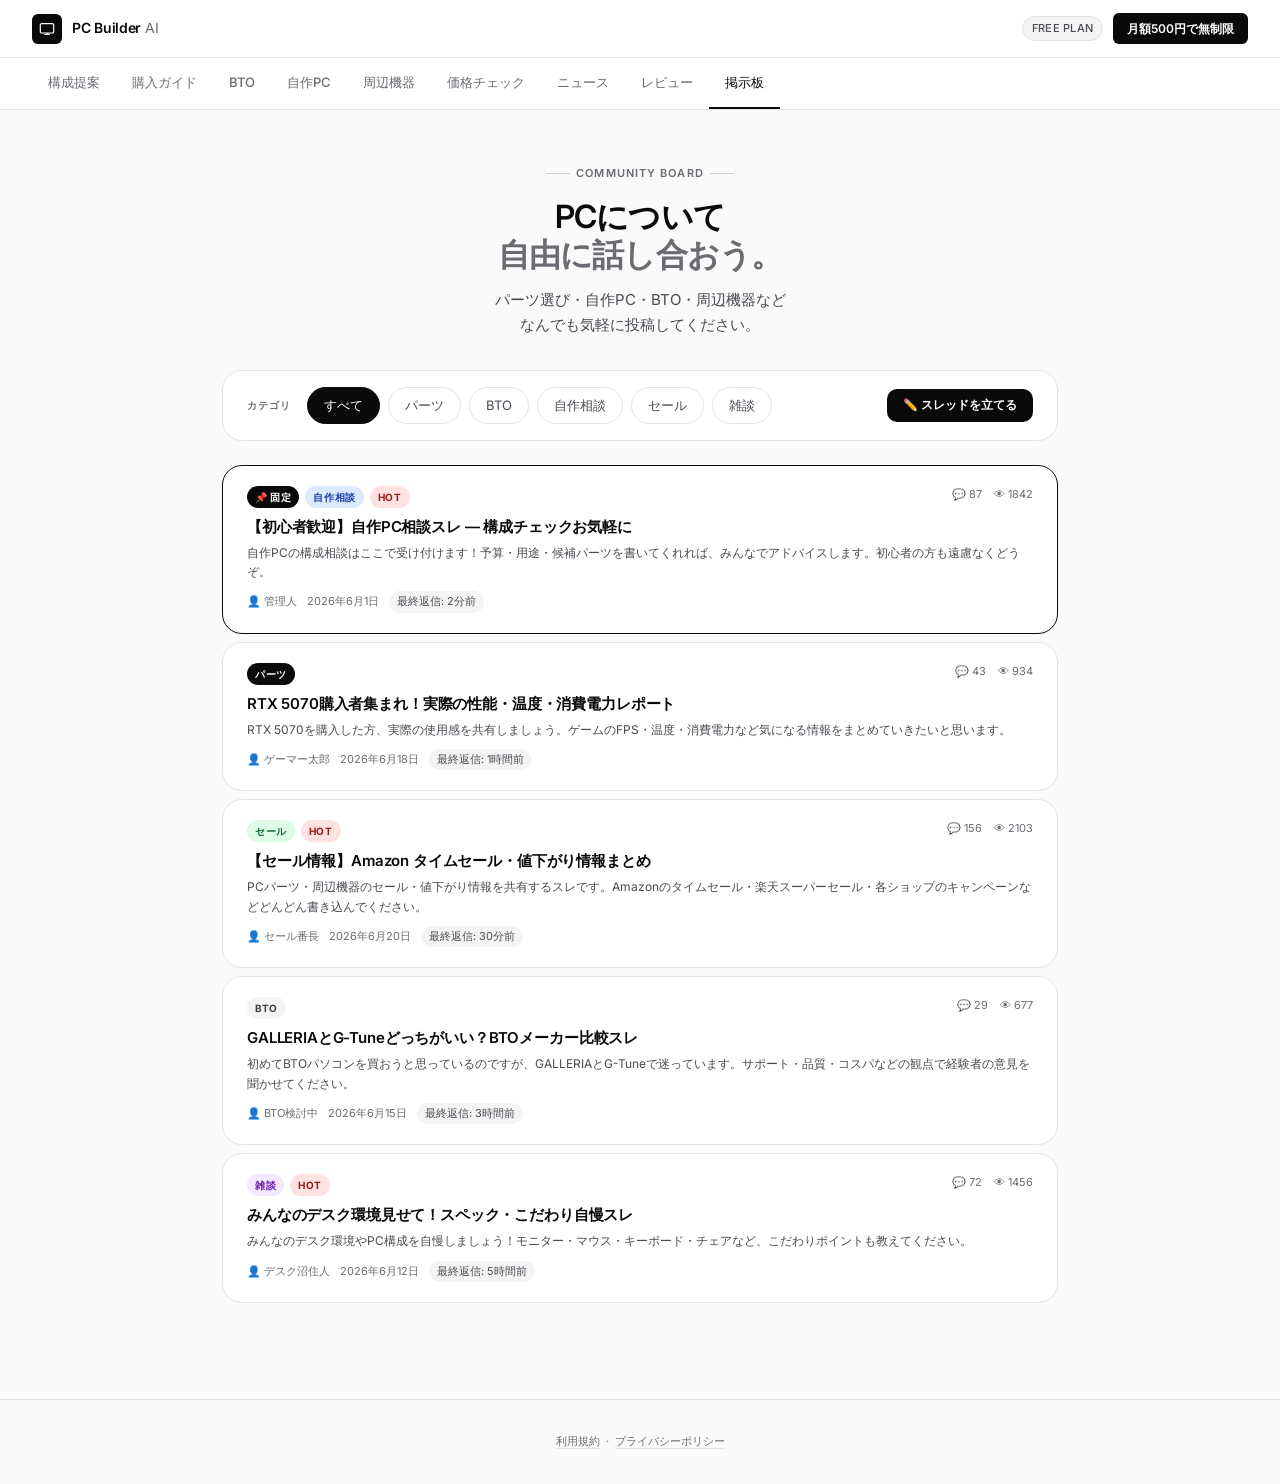
==== board.html @ 73a8668a "Add files via upload" ====
<!DOCTYPE html>
<html lang="ja">
<head>
  <meta charset="UTF-8">
  <meta name="viewport" content="width=device-width, initial-scale=1.0">
  <title>掲示板 — PC Builder AI</title>
  <meta name="description" content="PCパーツ・自作PC・BTOについて自由に話し合える掲示板。">
  <link rel="preconnect" href="https://fonts.googleapis.com">
  <link href="https://fonts.googleapis.com/css2?family=Inter:wght@300;400;500;600&display=swap" rel="stylesheet">
  <link rel="stylesheet" href="style.css">
  <style>
    
    
    

    
    
    
    
    
    
    
    
    

    
    
    
    

    .hero { max-width: 900px; margin: 0 auto; padding: 3rem 2rem 2rem; text-align: center; }
    .hero-eyebrow { display: inline-flex; align-items: center; gap: 6px; font-size: 11px; font-weight: 600; letter-spacing: 0.1em; text-transform: uppercase; color: var(--gray-400); margin-bottom: 1rem; }
    .hero-eyebrow::before, .hero-eyebrow::after { content: ''; width: 24px; height: 1px; background: var(--gray-300); }
    .hero h1 { font-size: 32px; font-weight: 600; letter-spacing: -0.03em; line-height: 1.2; margin-bottom: 0.75rem; }
    .hero h1 em { font-style: normal; color: var(--gray-400); }
    .hero p { font-size: 15px; color: var(--gray-500); line-height: 1.7; }

    /* フィルター・投稿ボタン */
    .toolbar { max-width: 900px; margin: 0 auto; padding: 0 2rem 1.5rem; }
    .toolbar-inner { background: var(--white); border: 1px solid var(--gray-200); border-radius: var(--r-xl); padding: 1rem 1.5rem; display: flex; align-items: center; justify-content: space-between; gap: 1rem; flex-wrap: wrap; }
    .toolbar-left { display: flex; align-items: center; gap: 1rem; flex-wrap: wrap; }
    .filter-label { font-size: 10px; font-weight: 700; letter-spacing: 0.1em; text-transform: uppercase; color: var(--gray-400); white-space: nowrap; }
    
    
    
    
    .post-btn { flex-shrink: 0; font-size: 12px; font-weight: 600; padding: 8px 16px; border-radius: var(--r-md); background: var(--black); color: var(--white); border: none; cursor: pointer; font-family: inherit; white-space: nowrap; }

    /* スレッド一覧 */
    .board-wrap { max-width: 900px; margin: 0 auto; padding: 0 2rem 4rem; }
    .thread-list { display: flex; flex-direction: column; gap: 8px; }

    .thread-card { background: var(--white); border: 1px solid var(--gray-200); border-radius: var(--r-xl); padding: 1.25rem 1.5rem; cursor: pointer; transition: border-color 0.15s, transform 0.1s; }
    .thread-card:hover { border-color: var(--gray-300); transform: translateY(-1px); }
    .thread-card.pinned { border-color: var(--black); }
    .thread-header { display: flex; align-items: flex-start; justify-content: space-between; gap: 1rem; margin-bottom: 8px; }
    .thread-badges { display: flex; gap: 6px; align-items: center; flex-wrap: wrap; }
    .badge { font-size: 10px; font-weight: 700; letter-spacing: 0.06em; text-transform: uppercase; padding: 3px 8px; border-radius: 20px; }
    .badge-pinned { background: var(--black); color: var(--white); }
    .badge-cat-parts { background: var(--black); color: var(--white); }
    .badge-cat-bto { background: var(--gray-100); color: var(--gray-700); }
    .badge-cat-build { background: #dbeafe; color: #1e40af; }
    .badge-cat-general { background: #f3e8ff; color: #6b21a8; }
    .badge-cat-sale { background: #dcfce7; color: #166534; }
    .badge-new { background: #fee2e2; color: #991b1b; }
    .thread-stats { display: flex; gap: 12px; flex-shrink: 0; }
    .stat { font-size: 11px; color: var(--gray-400); display: flex; align-items: center; gap: 3px; }
    .thread-title { font-size: 15px; font-weight: 600; color: var(--black); line-height: 1.4; margin-bottom: 6px; letter-spacing: -0.01em; }
    .thread-preview { font-size: 12px; color: var(--gray-500); line-height: 1.6; margin-bottom: 10px; display: -webkit-box; -webkit-line-clamp: 2; -webkit-box-orient: vertical; overflow: hidden; }
    .thread-meta { display: flex; align-items: center; gap: 10px; flex-wrap: wrap; }
    .thread-author { font-size: 11px; color: var(--gray-400); }
    .thread-date { font-size: 11px; color: var(--gray-400); }
    .thread-last { font-size: 11px; color: var(--gray-500); background: var(--gray-100); padding: 2px 8px; border-radius: 20px; }

    /* スレッド詳細 */
    .thread-detail { display: none; }
    .detail-header { max-width: 900px; margin: 0 auto; padding: 1.5rem 2rem 0; }
    .back-btn { display: inline-flex; align-items: center; gap: 6px; font-size: 13px; color: var(--gray-400); cursor: pointer; background: none; border: none; font-family: inherit; padding: 0; margin-bottom: 1rem; }
    .back-btn:hover { color: var(--black); }
    .detail-title-wrap { background: var(--white); border: 1px solid var(--gray-200); border-radius: var(--r-xl); padding: 1.5rem; margin-bottom: 1rem; }
    .detail-title { font-size: 20px; font-weight: 600; letter-spacing: -0.02em; margin-bottom: 10px; }
    .detail-meta { display: flex; gap: 10px; align-items: center; flex-wrap: wrap; }

    .comments-wrap { max-width: 900px; margin: 0 auto; padding: 0 2rem; }
    .comment { background: var(--white); border: 1px solid var(--gray-200); border-radius: var(--r-lg); padding: 1.25rem; margin-bottom: 8px; }
    .comment.op { border-color: var(--black); }
    .comment-header { display: flex; justify-content: space-between; align-items: center; margin-bottom: 8px; }
    .comment-author { font-size: 13px; font-weight: 600; color: var(--black); }
    .comment-op-badge { font-size: 10px; font-weight: 700; background: var(--black); color: var(--white); padding: 2px 6px; border-radius: 4px; margin-left: 6px; }
    .comment-date { font-size: 11px; color: var(--gray-400); }
    .comment-body { font-size: 13px; color: var(--gray-500); line-height: 1.8; margin-bottom: 10px; }
    .comment-actions { display: flex; gap: 8px; }
    .like-btn { font-size: 11px; padding: 4px 10px; border-radius: var(--r-sm); border: 1px solid var(--gray-200); background: var(--white); cursor: pointer; color: var(--gray-500); font-family: inherit; transition: all 0.15s; }
    .like-btn:hover { border-color: var(--black); color: var(--black); }
    .reply-btn { font-size: 11px; padding: 4px 10px; border-radius: var(--r-sm); border: none; background: none; cursor: pointer; color: var(--gray-400); font-family: inherit; }
    .reply-btn:hover { color: var(--black); }

    /* 返信フォーム */
    .reply-form { max-width: 900px; margin: 1rem auto 4rem; padding: 0 2rem; }
    .reply-form-inner { background: var(--white); border: 1px solid var(--gray-200); border-radius: var(--r-xl); padding: 1.25rem; }
    .reply-form-title { font-size: 13px; font-weight: 600; color: var(--black); margin-bottom: 10px; }
    .premium-notice { background: var(--gray-50); border: 1px solid var(--gray-200); border-radius: var(--r-md); padding: 12px 14px; font-size: 12px; color: var(--gray-500); line-height: 1.6; text-align: center; margin-bottom: 10px; }
    .premium-notice strong { color: var(--black); display: block; margin-bottom: 4px; font-size: 13px; }
    .reply-name { width: 100%; padding: 9px 12px; border: 1px solid var(--gray-200); border-radius: var(--r-md); font-size: 13px; color: var(--black); background: var(--gray-50); font-family: inherit; outline: none; margin-bottom: 8px; transition: border-color 0.15s; }
    .reply-name:focus { border-color: var(--black); background: var(--white); }
    .reply-textarea { width: 100%; min-height: 80px; padding: 9px 12px; border: 1px solid var(--gray-200); border-radius: var(--r-md); font-size: 13px; color: var(--black); background: var(--gray-50); font-family: inherit; outline: none; resize: vertical; line-height: 1.6; transition: border-color 0.15s; }
    .reply-textarea:focus { border-color: var(--black); background: var(--white); }
    .reply-submit { margin-top: 8px; padding: 9px 20px; border-radius: var(--r-md); background: var(--black); color: var(--white); border: none; font-size: 13px; font-weight: 600; cursor: pointer; font-family: inherit; }

    /* 新規スレッドモーダル */
    .modal-overlay { position: fixed; inset: 0; background: rgba(0,0,0,0.4); z-index: 300; display: flex; align-items: center; justify-content: center; padding: 1.5rem; }
    .modal { background: var(--white); border-radius: var(--r-xl); width: 100%; max-width: 500px; }
    .modal-header { padding: 1.25rem 1.5rem; border-bottom: 1px solid var(--gray-200); display: flex; align-items: center; justify-content: space-between; }
    .modal-title { font-size: 15px; font-weight: 600; }
    .modal-close { background: none; border: none; font-size: 18px; cursor: pointer; color: var(--gray-400); width: 28px; height: 28px; border-radius: 50%; display: flex; align-items: center; justify-content: center; }
    .modal-body { padding: 1.5rem; display: flex; flex-direction: column; gap: 10px; }
    .form-label { font-size: 12px; font-weight: 600; color: var(--gray-500); margin-bottom: 5px; display: block; }
    .form-input, .form-select, .form-textarea { width: 100%; padding: 9px 12px; border: 1px solid var(--gray-200); border-radius: var(--r-md); font-size: 13px; color: var(--black); background: var(--gray-50); font-family: inherit; outline: none; transition: border-color 0.15s; }
    .form-input:focus, .form-select:focus, .form-textarea:focus { border-color: var(--black); background: var(--white); }
    .form-textarea { min-height: 100px; resize: vertical; line-height: 1.6; }
    .modal-
    .cancel-btn { padding: 9px 18px; border-radius: var(--r-md); border: 1px solid var(--gray-200); background: var(--white); color: var(--gray-500); font-size: 13px; cursor: pointer; font-family: inherit; }
    .submit-btn { padding: 9px 24px; border-radius: var(--r-md); background: var(--black); color: var(--white); border: none; font-size: 13px; font-weight: 600; cursor: pointer; font-family: inherit; }

    @media (max-width: 520px) {
      header { padding: 0 1.25rem; }
      .hero, .toolbar, .board-wrap, .detail-header, .comments-wrap, .reply-form { padding-left: 1.25rem; padding-right: 1.25rem; }
      .hero h1 { font-size: 24px; }
      nav { padding: 0 1rem; }
    }

    
    
  </style>
</head>
<body>

<header>
  <a class="logo" href="home.html">
    <div class="logo-mark">
      <svg viewBox="0 0 24 24"><rect x="2" y="4" width="20" height="14" rx="2"/><path d="M8 20h8M12 18v2"/></svg>
    </div>
    <span class="logo-text">PC Builder <span>AI</span></span>
  </a>
  <div class="header-right">
    <span class="badge-free">FREE PLAN</span>
    <a class="btn-upgrade" href="#">月額500円で無制限</a>
  </div>
</header>

<nav>
  <a class="nav-item" href="index.html">構成提案</a>
  <a class="nav-item" href="guide.html">購入ガイド</a>
  <a class="nav-item" href="bto.html">BTO</a>
  <a class="nav-item" href="build.html">自作PC</a>
  <a class="nav-item" href="peripherals.html">周辺機器</a>
  <a class="nav-item" href="price.html">価格チェック</a>
  <a class="nav-item" href="news.html">ニュース</a>
  <a class="nav-item" href="reviews.html">レビュー</a>
  <a class="nav-item active" href="board.html">掲示板</a>
</nav>

<!-- スレッド一覧 -->
<div id="list-view">
  <div class="hero">
    <div class="hero-eyebrow">Community Board</div>
    <h1>PCについて<br><em>自由に話し合おう。</em></h1>
    <p>パーツ選び・自作PC・BTO・周辺機器など<br>なんでも気軽に投稿してください。</p>
  </div>

  <div class="toolbar">
    <div class="toolbar-inner">
      <div class="toolbar-left">
        <div class="filter-label">カテゴリ</div>
        <div class="chips" id="chips-cat">
          <div class="chip active" data-val="all">すべて</div>
          <div class="chip" data-val="parts">パーツ</div>
          <div class="chip" data-val="bto">BTO</div>
          <div class="chip" data-val="build">自作相談</div>
          <div class="chip" data-val="sale">セール</div>
          <div class="chip" data-val="general">雑談</div>
        </div>
      </div>
      <button class="post-btn" id="post-btn">✏️ スレッドを立てる</button>
    </div>
  </div>

  <div class="board-wrap">
    <div class="thread-list" id="thread-list"></div>
  </div>
</div>

<!-- スレッド詳細 -->
<div id="detail-view" class="thread-detail">
  <div class="detail-header">
    <button class="back-btn" id="back-btn">← 掲示板に戻る</button>
    <div class="detail-title-wrap" id="detail-title-wrap"></div>
  </div>
  <div class="comments-wrap" id="comments-wrap"></div>
  <div class="reply-form">
    <div class="reply-form-inner">
      <div class="reply-form-title">返信する</div>
      <div class="premium-notice">
        <strong>🔒 月額プラン限定機能</strong>
        返信の投稿は月額500円プランのユーザーのみご利用いただけます。
      </div>
      <input type="text" class="reply-name" id="reply-name" placeholder="ニックネーム">
      <textarea class="reply-textarea" id="reply-body" placeholder="返信内容を入力..."></textarea>
      <button class="reply-submit" id="reply-submit">返信を投稿する</button>
    </div>
  </div>
</div>

<footer>
  <p><a href="#">利用規約</a> &nbsp;·&nbsp; <a href="#">プライバシーポリシー</a></p>
</footer>

<!-- 新規スレッドモーダル -->
<div class="modal-overlay" id="modal" style="display:none;">
  <div class="modal">
    <div class="modal-header">
      <span class="modal-title">スレッドを立てる</span>
      <button class="modal-close" id="modal-close">✕</button>
    </div>
    <div class="modal-body">
      <div class="premium-notice">
        <strong>🔒 月額プラン限定機能</strong>
        スレッドの投稿は月額500円プランのユーザーのみご利用いただけます。
      </div>
      <div>
        <label class="form-label">カテゴリ</label>
        <select class="form-select" id="f-cat">
          <option value="parts">パーツ</option>
          <option value="bto">BTO</option>
          <option value="build">自作相談</option>
          <option value="sale">セール</option>
          <option value="general">雑談</option>
        </select>
      </div>
      <div>
        <label class="form-label">ニックネーム</label>
        <input type="text" class="form-input" id="f-name" placeholder="例: 自作初心者">
      </div>
      <div>
        <label class="form-label">タイトル</label>
        <input type="text" class="form-input" id="f-title" placeholder="例: 予算15万でゲーミングPC組みたい">
      </div>
      <div>
        <label class="form-label">本文</label>
        <textarea class="form-textarea" id="f-body" placeholder="詳しい内容を書いてください..."></textarea>
      </div>
    </div>
    <div class="modal-footer">
      <button class="cancel-btn" id="cancel-btn">キャンセル</button>
      <button class="submit-btn" id="modal-submit">スレッドを立てる</button>
    </div>
  </div>
</div>

<script>
const CAT_LABEL = { parts: 'パーツ', bto: 'BTO', build: '自作相談', sale: 'セール', general: '雑談' };
const CAT_CLASS = { parts: 'badge-cat-parts', bto: 'badge-cat-bto', build: 'badge-cat-build', sale: 'badge-cat-sale', general: 'badge-cat-general' };

let filterCat = 'all';
let currentThread = null;
let likeCounts = {};

const THREADS = [
  {
    id: 1, cat: 'build', pinned: true,
    title: '【初心者歓迎】自作PC相談スレ — 構成チェックお気軽に',
    author: '管理人', date: '2026年6月1日', lastReply: '2分前', views: 1842, replies: 87,
    body: '自作PCの構成相談はここで受け付けます！予算・用途・候補パーツを書いてくれれば、みんなでアドバイスします。初心者の方も遠慮なくどうぞ。',
    comments: [
      { id: 1, author: '管理人', date: '2026年6月1日 10:00', body: '自作PCの構成相談はここで受け付けます！予算・用途・候補パーツを書いてくれれば、みんなでアドバイスします。初心者の方も遠慮なくどうぞ。', isOP: true, likes: 34 },
      { id: 2, author: 'じゅんぺい', date: '2026年6月10日 14:23', body: '予算15万で初めての自作PCを組もうと思っています。主な用途はApex LegendsとVALORANTです。RTX 5070 + Ryzen 7 9800X3Dの構成を考えていますが、予算オーバーになってしまいます。どうすればいいでしょうか？', isOP: false, likes: 12 },
      { id: 3, author: 'ゲーマー太郎', date: '2026年6月10日 15:01', body: '15万だとRTX 5070は厳しいですね。RTX 4070 Super + Ryzen 5 9600Xの組み合わせが現実的だと思います。FPSゲームならこの構成でフルHD144fps余裕で出ますよ。', isOP: false, likes: 28 },
      { id: 4, author: 'self_build_pc', date: '2026年6月10日 16:45', body: 'メモリはDDR5が現在高騰中なので、予算を抑えるならDDR4対応のIntelプラットフォームも選択肢に入ります。Core i5-14600K + RTX 4070ならギリギリ15万に収まるかも。', isOP: false, likes: 19 },
    ]
  },
  {
    id: 2, cat: 'parts', pinned: false,
    title: 'RTX 5070購入者集まれ！実際の性能・温度・消費電力レポート',
    author: 'ゲーマー太郎', date: '2026年6月18日', lastReply: '1時間前', views: 934, replies: 43,
    body: 'RTX 5070を購入した方、実際の使用感を共有しましょう。ゲームのFPS・温度・消費電力など気になる情報をまとめていきたいと思います。',
    comments: [
      { id: 1, author: 'ゲーマー太郎', date: '2026年6月18日 09:00', body: 'RTX 5070を購入した方、実際の使用感を共有しましょう。私はMSI製を購入しました。Cyberpunk 2077 WQHDで平均138fps出ています。温度は負荷時72℃で非常に優秀です。', isOP: true, likes: 45 },
      { id: 2, author: 'えりか＠PC沼', date: '2026年6月18日 11:30', body: 'ASUSのROG Strix版を購入しました。同じくCyberpunk WQHDで140fps前後。三連ファンなので温度は68℃と更に低め。ただし価格が13.5万と高かった…', isOP: false, likes: 31 },
      { id: 3, author: 'fps_master99', date: '2026年6月19日 20:15', body: '消費電力はアイドル時15W、フル負荷時180W程度でした。RTX 4070 Ti Superより40W近く下がっていて驚きです。電源は650Wで余裕でした。', isOP: false, likes: 52 },
    ]
  },
  {
    id: 3, cat: 'sale', pinned: false,
    title: '【セール情報】Amazon タイムセール・値下がり情報まとめ',
    author: 'セール番長', date: '2026年6月20日', lastReply: '30分前', views: 2103, replies: 156,
    body: 'PCパーツ・周辺機器のセール・値下がり情報を共有するスレです。Amazonのタイムセール・楽天スーパーセール・各ショップのキャンペーンなどどんどん書き込んでください。',
    comments: [
      { id: 1, author: 'セール番長', date: '2026年6月20日 08:00', body: 'PCパーツ・周辺機器のセール・値下がり情報を共有するスレです。どんどん書き込んでください！', isOP: true, likes: 67 },
      { id: 2, author: 'お得情報収集家', date: '2026年6月20日 10:12', body: '【速報】AmazonでCorsair DDR5-6000 32GBが48,000円に値下がりしています。先週より7,000円安い！在庫少なめなので早めに。', isOP: false, likes: 89 },
      { id: 3, author: 'じゅんぺい', date: '2026年6月20日 14:30', body: 'Samsung 2TB NVMe Gen4 SSDが18,800円になってます。最安値更新してるかも。', isOP: false, likes: 44 },
    ]
  },
  {
    id: 4, cat: 'bto', pinned: false,
    title: 'GALLERIAとG-Tuneどっちがいい？BTOメーカー比較スレ',
    author: 'BTO検討中', date: '2026年6月15日', lastReply: '3時間前', views: 677, replies: 29,
    body: '初めてBTOパソコンを買おうと思っているのですが、GALLERIAとG-Tuneで迷っています。サポート・品質・コスパなどの観点で経験者の意見を聞かせてください。',
    comments: [
      { id: 1, author: 'BTO検討中', date: '2026年6月15日 19:00', body: '初めてBTOパソコンを買おうと思っているのですが、GALLERIAとG-Tuneで迷っています。予算は20万で、主にFPSゲームをプレイします。', isOP: true, likes: 15 },
      { id: 2, author: 'self_build_pc', date: '2026年6月15日 20:30', body: 'どちらも品質は高いですが、G-Tuneはマウスコンピューターが製造していて国内生産なのでサポートが手厚い印象です。GALLERIAは価格が若干安くコスパ重視ならこちら。', isOP: false, likes: 33 },
      { id: 3, author: 'ゲーマー太郎', date: '2026年6月16日 09:15', body: 'FPSメインならどちらもRyzen 9800X3D搭載モデルを選ぶのがおすすめです。CPUの差がFPSゲームには一番影響します。', isOP: false, likes: 27 },
    ]
  },
  {
    id: 5, cat: 'general', pinned: false,
    title: 'みんなのデスク環境見せて！スペック・こだわり自慢スレ',
    author: 'デスク沼住人', date: '2026年6月12日', lastReply: '5時間前', views: 1456, replies: 72,
    body: 'みんなのデスク環境やPC構成を自慢しましょう！モニター・マウス・キーボード・チェアなど、こだわりポイントも教えてください。',
    comments: [
      { id: 1, author: 'デスク沼住人', date: '2026年6月12日 20:00', body: 'みんなのデスク環境やPC構成を自慢しましょう！私はLG OLEDモニター×2枚 + RTX 5080構成です。モニターアームはErgotronのLXを使っています。', isOP: true, likes: 58 },
      { id: 2, author: 'えりか＠PC沼', date: '2026年6月13日 12:00', body: '私は白で統一した構成です。Lian LiのO11 Air Mini（白）+ NZXTの白ファン + ホワイトのRGBメモリで見た目重視。性能よりも見た目が大事だと思ってます笑', isOP: false, likes: 71 },
    ]
  },
];

let threads = [...THREADS];

function renderThreads() {
  const list = document.getElementById('thread-list');
  const filtered = filterCat === 'all' ? threads : threads.filter(t => t.cat === filterCat);
  if (filtered.length === 0) {
    list.innerHTML = '<div style="text-align:center;padding:4rem 2rem;color:var(--gray-400);font-size:14px;">スレッドがありません</div>';
    return;
  }
  list.innerHTML = filtered.map(t => `
    <div class="thread-card ${t.pinned ? 'pinned' : ''}" onclick="openThread(${t.id})">
      <div class="thread-header">
        <div class="thread-badges">
          ${t.pinned ? '<span class="badge badge-pinned">📌 固定</span>' : ''}
          <span class="badge ${CAT_CLASS[t.cat]}">${CAT_LABEL[t.cat]}</span>
          ${t.replies > 50 ? '<span class="badge badge-new">HOT</span>' : ''}
        </div>
        <div class="thread-stats">
          <span class="stat">💬 ${t.replies}</span>
          <span class="stat">👁 ${t.views}</span>
        </div>
      </div>
      <div class="thread-title">${t.title}</div>
      <div class="thread-preview">${t.body}</div>
      <div class="thread-meta">
        <span class="thread-author">👤 ${t.author}</span>
        <span class="thread-date">${t.date}</span>
        <span class="thread-last">最終返信: ${t.lastReply}</span>
      </div>
    </div>
  `).join('');
}

function openThread(id) {
  currentThread = threads.find(t => t.id === id);
  if (!currentThread) return;

  document.getElementById('list-view').style.display = 'none';
  document.getElementById('detail-view').style.display = 'block';
  window.scrollTo(0, 0);

  document.getElementById('detail-title-wrap').innerHTML = `
    <div class="thread-badges" style="margin-bottom:8px;">
      <span class="badge ${CAT_CLASS[currentThread.cat]}">${CAT_LABEL[currentThread.cat]}</span>
    </div>
    <div class="detail-title">${currentThread.title}</div>
    <div class="detail-meta">
      <span class="thread-author">👤 ${currentThread.author}</span>
      <span class="thread-date">${currentThread.date}</span>
      <span class="stat">💬 ${currentThread.replies}件の返信</span>
      <span class="stat">👁 ${currentThread.views}閲覧</span>
    </div>`;

  renderComments();
}

function renderComments() {
  document.getElementById('comments-wrap').innerHTML = currentThread.comments.map(c => `
    <div class="comment ${c.isOP ? 'op' : ''}">
      <div class="comment-header">
        <div>
          <span class="comment-author">${c.author}</span>
          ${c.isOP ? '<span class="comment-op-badge">OP</span>' : ''}
        </div>
        <span class="comment-date">${c.date}</span>
      </div>
      <div class="comment-body">${c.body}</div>
      <div class="comment-actions">
        <button class="like-btn" onclick="likeComment(${c.id})">
          👍 ${likeCounts[currentThread.id + '-' + c.id] !== undefined ? likeCounts[currentThread.id + '-' + c.id] : c.likes}
        </button>
        <button class="reply-btn" onclick="document.getElementById('reply-body').focus()">返信</button>
      </div>
    </div>
  `).join('');
}

function likeComment(commentId) {
  const key = currentThread.id + '-' + commentId;
  const c = currentThread.comments.find(c => c.id === commentId);
  likeCounts[key] = (likeCounts[key] !== undefined ? likeCounts[key] : c.likes) + 1;
  renderComments();
}

document.getElementById('back-btn').addEventListener('click', () => {
  document.getElementById('detail-view').style.display = 'none';
  document.getElementById('list-view').style.display = 'block';
  window.scrollTo(0, 0);
});

document.getElementById('reply-submit').addEventListener('click', () => {
  const name = document.getElementById('reply-name').value.trim();
  const body = document.getElementById('reply-body').value.trim();
  if (!name || !body) { alert('ニックネームと返信内容を入力してください。'); return; }
  const newComment = {
    id: Date.now(), author: name,
    date: new Date().toLocaleString('ja-JP', {year:'numeric',month:'long',day:'numeric',hour:'2-digit',minute:'2-digit'}),
    body, isOP: false, likes: 0
  };
  currentThread.comments.push(newComment);
  currentThread.replies++;
  currentThread.lastReply = 'たった今';
  document.getElementById('reply-name').value = '';
  document.getElementById('reply-body').value = '';
  renderComments();
  document.getElementById('comments-wrap').lastElementChild.scrollIntoView({ behavior: 'smooth' });
});

document.querySelectorAll('.chip[data-val]').forEach(chip => {
  chip.addEventListener('click', function() {
    filterCat = this.dataset.val;
    document.querySelectorAll('.chip[data-val]').forEach(c => c.classList.remove('active'));
    this.classList.add('active');
    renderThreads();
  });
});

document.getElementById('post-btn').addEventListener('click', () => {
  document.getElementById('modal').style.display = 'flex';
});
document.getElementById('modal-close').addEventListener('click', () => {
  document.getElementById('modal').style.display = 'none';
});
document.getElementById('cancel-btn').addEventListener('click', () => {
  document.getElementById('modal').style.display = 'none';
});

document.getElementById('modal-submit').addEventListener('click', () => {
  const cat = document.getElementById('f-cat').value;
  const name = document.getElementById('f-name').value.trim();
  const title = document.getElementById('f-title').value.trim();
  const body = document.getElementById('f-body').value.trim();
  if (!name || !title || !body) { alert('すべての項目を入力してください。'); return; }
  const newThread = {
    id: Date.now(), cat, pinned: false,
    title, author: name,
    date: new Date().toLocaleDateString('ja-JP', {year:'numeric',month:'long',day:'numeric'}),
    lastReply: 'たった今', views: 1, replies: 0, body,
    comments: [{ id: 1, author: name, date: new Date().toLocaleString('ja-JP'), body, isOP: true, likes: 0 }]
  };
  threads.unshift(newThread);
  document.getElementById('modal').style.display = 'none';
  document.getElementById('f-name').value = '';
  document.getElementById('f-title').value = '';
  document.getElementById('f-body').value = '';
  filterCat = 'all';
  document.querySelectorAll('.chip[data-val]').forEach(c => c.classList.toggle('active', c.dataset.val === 'all'));
  renderThreads();
});

renderThreads();
</script>
</body>
</html>
---- style.css ----
/* ============================================
   PC Builder AI — 共通スタイルシート
   ============================================ */

*, *::before, *::after { box-sizing: border-box; margin: 0; padding: 0; }

:root {
  --black: #0a0a0a; --white: #ffffff;
  --gray-50: #fafafa; --gray-100: #f4f4f5; --gray-200: #e4e4e7;
  --gray-300: #d1d1d6; --gray-400: #6b6b72; --gray-500: #4a4a52;
  --gray-700: #3f3f46; --gray-900: #18181b;
  --r-sm: 6px; --r-md: 10px; --r-lg: 14px; --r-xl: 20px;
}

html { scroll-behavior: smooth; }

body {
  font-family: 'Inter', -apple-system, BlinkMacSystemFont, 'Hiragino Sans', 'Noto Sans JP', sans-serif;
  background: var(--gray-50);
  color: var(--black);
  min-height: 100vh;
  font-size: 14px;
  line-height: 1.6;
  -webkit-font-smoothing: antialiased;
}

/* ── Header ── */
header {
  background: rgba(255,255,255,0.85);
  backdrop-filter: blur(12px);
  border-bottom: 1px solid var(--gray-200);
  height: 58px;
  display: flex;
  align-items: center;
  justify-content: space-between;
  padding: 0 2rem;
  position: sticky;
  top: 0;
  z-index: 200;
}
.logo { display: flex; align-items: center; gap: 10px; text-decoration: none; color: var(--black); }
.logo-mark { width: 30px; height: 30px; background: var(--black); border-radius: var(--r-sm); display: flex; align-items: center; justify-content: center; }
.logo-mark svg { width: 16px; height: 16px; fill: none; stroke: #fff; stroke-width: 1.8; }
.logo-text { font-size: 14px; font-weight: 600; letter-spacing: -0.02em; }
.logo-text span { color: var(--gray-400); font-weight: 400; }
.header-right { display: flex; align-items: center; gap: 10px; }
.badge-free { font-size: 11px; font-weight: 500; padding: 3px 9px; border-radius: 20px; background: var(--gray-100); color: var(--gray-500); border: 1px solid var(--gray-200); letter-spacing: 0.02em; }
.btn-upgrade { font-size: 12px; font-weight: 600; padding: 6px 14px; border-radius: var(--r-sm); background: var(--black); color: var(--white); border: none; cursor: pointer; text-decoration: none; transition: background 0.15s; }
.btn-upgrade:hover { background: var(--gray-700); }

/* ── Nav ── */
nav { background: var(--white); border-bottom: 1px solid var(--gray-200); padding: 0 2rem; display: flex; overflow-x: auto; }
.nav-item { font-size: 13px; font-weight: 500; padding: 14px 16px; color: var(--gray-400); text-decoration: none; white-space: nowrap; border-bottom: 2px solid transparent; transition: all 0.15s; }
.nav-item:hover { color: var(--black); }
.nav-item.active { color: var(--black); border-bottom-color: var(--black); }

/* ── Hero（共通） ── */
.hero { max-width: 900px; margin: 0 auto; padding: 3rem 2rem 2rem; text-align: center; }
.hero-eyebrow { display: inline-flex; align-items: center; gap: 6px; font-size: 11px; font-weight: 600; letter-spacing: 0.1em; text-transform: uppercase; color: var(--gray-400); margin-bottom: 1rem; }
.hero-eyebrow::before, .hero-eyebrow::after { content: ''; width: 24px; height: 1px; background: var(--gray-300); }
.hero h1 { font-size: 32px; font-weight: 600; letter-spacing: -0.03em; line-height: 1.2; margin-bottom: 0.75rem; }
.hero h1 em { font-style: normal; color: var(--gray-400); }
.hero p { font-size: 15px; color: var(--gray-500); line-height: 1.7; }

/* ── カード共通 ── */
.card { background: var(--white); border: 1px solid var(--gray-200); border-radius: var(--r-xl); padding: 1.5rem; margin-bottom: 1.25rem; }

/* ── チップ共通 ── */
.chips { display: flex; flex-wrap: wrap; gap: 8px; }
.chip { padding: 7px 16px; border-radius: 20px; border: 1px solid var(--gray-200); font-size: 13px; cursor: pointer; background: var(--white); color: var(--gray-500); transition: all 0.15s; user-select: none; }
.chip:hover { border-color: var(--gray-400); color: var(--black); }
.chip.active { background: var(--black); border-color: var(--black); color: var(--white); font-weight: 500; }

/* ── フォーム要素共通 ── */
select, input[type="text"], input[type="range"], textarea {
  font-family: inherit;
}
select, input[type="text"], textarea {
  width: 100%; padding: 9px 12px; border: 1px solid var(--gray-200);
  border-radius: var(--r-md); font-size: 14px; color: var(--black);
  background: var(--gray-50); appearance: none; outline: none;
  transition: border-color 0.15s, background 0.15s;
}
select:focus, input[type="text"]:focus, textarea:focus { border-color: var(--black); background: var(--white); }
input[type="range"] { width: 100%; height: 2px; appearance: none; background: var(--gray-200); border-radius: 2px; outline: none; cursor: pointer; accent-color: var(--black); }
input[type="range"]::-webkit-slider-thumb { appearance: none; width: 18px; height: 18px; border-radius: 50%; background: var(--black); border: 3px solid var(--white); box-shadow: 0 0 0 1px var(--gray-300); cursor: pointer; transition: box-shadow 0.15s; }
input[type="range"]::-webkit-slider-thumb:hover { box-shadow: 0 0 0 1px var(--black); }

/* ── ボタン共通 ── */
.btn-primary { width: 100%; padding: 13px; font-size: 15px; font-weight: 600; border-radius: var(--r-md); background: var(--black); color: var(--white); border: none; cursor: pointer; transition: opacity 0.15s, transform 0.1s; font-family: inherit; display: flex; align-items: center; justify-content: center; gap: 8px; }
.btn-primary:hover { opacity: 0.9; }
.btn-primary:active { transform: scale(0.99); }
.btn-primary:disabled { opacity: 0.4; cursor: not-allowed; transform: none; }
.btn-outline { padding: 7px 16px; border-radius: var(--r-md); border: 1px solid var(--gray-200); background: var(--white); color: var(--gray-700); font-size: 13px; cursor: pointer; font-family: inherit; transition: all 0.15s; text-decoration: none; display: inline-flex; align-items: center; justify-content: center; gap: 5px; }
.btn-outline:hover { background: var(--black); color: var(--white); border-color: var(--black); }

/* ── ローディングドット共通 ── */
.thinking { display: flex; align-items: center; gap: 10px; color: var(--gray-400); font-size: 14px; padding: 1rem 0; }
.dot { width: 7px; height: 7px; border-radius: 50%; background: var(--black); animation: pulse 1.2s infinite; }
.dot:nth-child(2) { animation-delay: 0.2s; }
.dot:nth-child(3) { animation-delay: 0.4s; }
@keyframes pulse { 0%,100%{opacity:0.2;transform:scale(0.8);} 50%{opacity:1;transform:scale(1);} }

/* ── Usage bar ── */
.usage-bar { display: flex; align-items: center; justify-content: space-between; font-size: 13px; color: var(--gray-500); margin-bottom: 1.5rem; padding: 10px 14px; background: var(--white); border-radius: var(--r-sm); border: 1px solid var(--gray-200); }
.usage-dot { width: 10px; height: 10px; border-radius: 50%; background: var(--gray-200); }
.usage-dot.used { background: var(--black); }

/* ── コメント・ポイントボックス ── */
.comment-box { margin-top: 1rem; padding: 12px 14px; background: var(--gray-50); border-left: 3px solid var(--black); border-radius: 0 var(--r-sm) var(--r-sm) 0; font-size: 13px; color: var(--gray-500); line-height: 1.7; }
.warn-box { background: #fffbeb; border: 1px solid #fde68a; border-radius: var(--r-md); padding: 12px 16px; font-size: 13px; color: #78350f; line-height: 1.7; margin: 1rem 0; }
.warn-box strong { display: block; margin-bottom: 4px; }
.point-box { background: var(--gray-50); border-left: 3px solid var(--black); border-radius: 0 var(--r-md) var(--r-md) 0; padding: 14px 16px; margin: 1rem 0; font-size: 13px; color: var(--gray-500); line-height: 1.7; }
.point-box strong { color: var(--black); }

/* ── Upgrade・Premium box ── */
.upgrade-box { margin-top: 1rem; padding: 1.25rem; background: var(--gray-50); border-radius: var(--r-md); text-align: center; border: 1px solid var(--gray-200); }
.upgrade-box p { font-size: 13px; color: var(--gray-500); margin-bottom: 12px; line-height: 1.7; }
.upgrade-box-btn { padding: 9px 24px; font-size: 13px; font-weight: 600; border-radius: var(--r-sm); background: var(--black); color: var(--white); border: none; cursor: pointer; font-family: inherit; transition: background 0.15s; }
.upgrade-box-btn:hover { background: var(--gray-700); }

/* ── チャットボット ── */
.chat-fab { position: fixed; bottom: 28px; right: 28px; width: 48px; height: 48px; border-radius: 50%; background: var(--black); color: var(--white); border: none; cursor: pointer; font-size: 18px; display: flex; align-items: center; justify-content: center; z-index: 300; transition: transform 0.15s, background 0.15s; box-shadow: 0 4px 12px rgba(0,0,0,0.2); }
.chat-fab:hover { transform: scale(1.08); background: var(--gray-700); }
.chat-window { position: fixed; bottom: 88px; right: 28px; width: 340px; max-height: 460px; background: var(--white); border: 1px solid var(--gray-200); border-radius: var(--r-xl); display: flex; flex-direction: column; z-index: 300; overflow: hidden; }
.chat-header { padding: 14px 18px; background: var(--black); color: var(--white); font-size: 13px; font-weight: 600; display: flex; justify-content: space-between; align-items: center; }
.chat-close { background: rgba(255,255,255,0.15); border: none; color: var(--white); font-size: 14px; cursor: pointer; width: 24px; height: 24px; border-radius: 50%; display: flex; align-items: center; justify-content: center; transition: background 0.15s; }
.chat-close:hover { background: rgba(255,255,255,0.3); }
.chat-messages { flex: 1; overflow-y: auto; padding: 14px; display: flex; flex-direction: column; gap: 10px; }
.msg { max-width: 86%; padding: 9px 13px; border-radius: 14px; font-size: 12px; line-height: 1.65; }
.msg.bot { background: var(--gray-100); color: var(--black); align-self: flex-start; border-bottom-left-radius: 4px; }
.msg.user { background: var(--black); color: var(--white); align-self: flex-end; border-bottom-right-radius: 4px; }
.msg.thinking-msg { background: var(--gray-100); color: var(--gray-400); align-self: flex-start; font-style: italic; }
.chat-input-row { display: flex; gap: 8px; padding: 10px 12px; border-top: 1px solid var(--gray-200); background: var(--white); }
.chat-input { flex: 1; padding: 8px 13px; border: 1px solid var(--gray-200); border-radius: 20px; font-size: 12px; outline: none; font-family: inherit; background: var(--gray-50); color: var(--black); transition: border-color 0.15s; }
.chat-input:focus { border-color: var(--black); background: var(--white); }
.chat-send { padding: 8px 14px; background: var(--black); color: var(--white); border: none; border-radius: 20px; cursor: pointer; font-size: 12px; font-weight: 600; font-family: inherit; transition: background 0.15s; }
.chat-send:hover { background: var(--gray-700); }

/* ── セクションラベル共通 ── */
.section-label { font-size: 10px; font-weight: 700; letter-spacing: 0.12em; text-transform: uppercase; color: var(--gray-400); margin-bottom: 1rem; }

/* ── モーダル共通 ── */
.modal-overlay { position: fixed; inset: 0; background: rgba(0,0,0,0.4); z-index: 300; display: flex; align-items: center; justify-content: center; padding: 1.5rem; }
.modal { background: var(--white); border-radius: var(--r-xl); width: 100%; max-width: 500px; max-height: 90vh; overflow-y: auto; }
.modal-header { padding: 1.25rem 1.5rem; border-bottom: 1px solid var(--gray-200); display: flex; align-items: center; justify-content: space-between; position: sticky; top: 0; background: var(--white); }
.modal-title { font-size: 15px; font-weight: 600; }
.modal-close { background: none; border: none; font-size: 18px; cursor: pointer; color: var(--gray-400); width: 28px; height: 28px; border-radius: 50%; display: flex; align-items: center; justify-content: center; transition: background 0.15s; }
.modal-close:hover { background: var(--gray-100); color: var(--black); }
.modal-body { padding: 1.5rem; display: flex; flex-direction: column; gap: 10px; }
.modal-footer { padding: 1rem 1.5rem; border-top: 1px solid var(--gray-200); display: flex; gap: 8px; justify-content: flex-end; }
.cancel-btn { padding: 9px 18px; border-radius: var(--r-md); border: 1px solid var(--gray-200); background: var(--white); color: var(--gray-500); font-size: 13px; cursor: pointer; font-family: inherit; }
.submit-btn { padding: 9px 24px; border-radius: var(--r-md); background: var(--black); color: var(--white); border: none; font-size: 13px; font-weight: 600; cursor: pointer; font-family: inherit; transition: background 0.15s; }
.submit-btn:hover { background: var(--gray-700); }

/* ── フォームラベル共通 ── */
.form-label { font-size: 12px; font-weight: 600; color: var(--gray-500); margin-bottom: 5px; display: block; letter-spacing: 0.04em; }
.form-row { display: grid; grid-template-columns: 1fr 1fr; gap: 12px; }

/* ── フッター共通 ── */
footer { text-align: center; padding: 2rem; font-size: 11px; color: var(--gray-400); border-top: 1px solid var(--gray-200); margin-top: 2rem; line-height: 1.8; }
footer a { color: var(--gray-400); text-decoration: none; border-bottom: 1px solid var(--gray-200); }
footer a:hover { color: var(--gray-500); }

/* ── 空状態 ── */
.empty { text-align: center; padding: 4rem 2rem; color: var(--gray-400); }
.empty-icon { font-size: 36px; margin-bottom: 12px; }
.empty-text { font-size: 14px; }

/* ── レスポンシブ共通 ── */
@media (max-width: 520px) {
  header { padding: 0 1.25rem; }
  nav { padding: 0 1rem; }
  .hero { padding-left: 1.25rem; padding-right: 1.25rem; }
  .hero h1 { font-size: 24px; }
  .form-row { grid-template-columns: 1fr; }
}
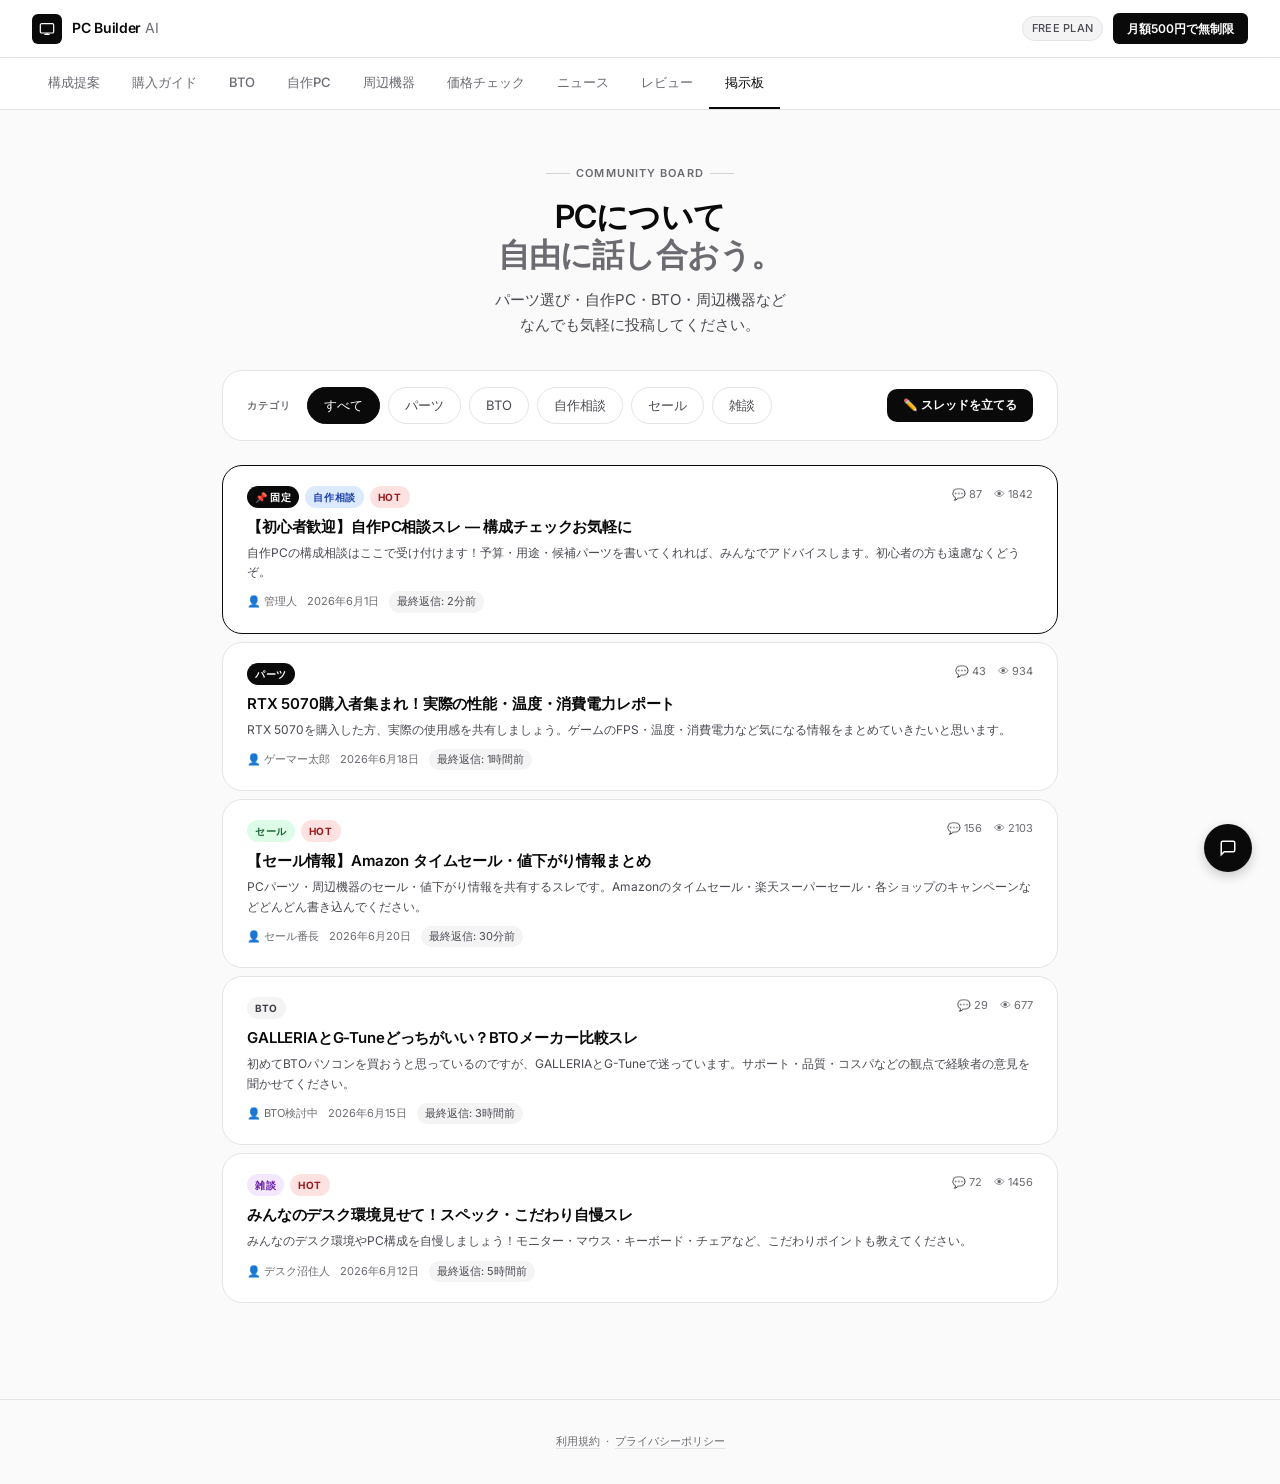
==== commit 18ffa538: "Add files via upload" ====
--- a/board.html
+++ b/board.html
@@ -131,6 +131,24 @@
 
     
     
+
+    /* チャットボット共通 */
+    .chat-fab { position: fixed; bottom: 28px; right: 28px; width: 48px; height: 48px; border-radius: 50%; background: var(--black); color: var(--white); border: none; cursor: pointer; display: flex; align-items: center; justify-content: center; z-index: 300; transition: transform 0.15s, background 0.15s; box-shadow: 0 4px 12px rgba(0,0,0,0.2); }
+    .chat-fab:hover { transform: scale(1.08); background: var(--gray-700); }
+    .chat-window { position: fixed; bottom: 88px; right: 28px; width: 340px; max-height: 460px; background: var(--white); border: 1px solid var(--gray-200); border-radius: var(--r-xl); display: flex; flex-direction: column; z-index: 300; overflow: hidden; }
+    .chat-header { padding: 14px 18px; background: var(--black); color: var(--white); font-size: 13px; font-weight: 600; display: flex; justify-content: space-between; align-items: center; }
+    .chat-close { background: rgba(255,255,255,0.15); border: none; color: var(--white); font-size: 14px; cursor: pointer; width: 24px; height: 24px; border-radius: 50%; display: flex; align-items: center; justify-content: center; transition: background 0.15s; }
+    .chat-close:hover { background: rgba(255,255,255,0.3); }
+    .chat-messages { flex: 1; overflow-y: auto; padding: 14px; display: flex; flex-direction: column; gap: 10px; }
+    .msg { max-width: 86%; padding: 9px 13px; border-radius: 14px; font-size: 12px; line-height: 1.65; }
+    .msg.bot { background: var(--gray-100); color: var(--black); align-self: flex-start; border-bottom-left-radius: 4px; }
+    .msg.user { background: var(--black); color: var(--white); align-self: flex-end; border-bottom-right-radius: 4px; }
+    .msg.thinking-msg { background: var(--gray-100); color: var(--gray-400); align-self: flex-start; font-style: italic; }
+    .chat-input-row { display: flex; gap: 8px; padding: 10px 12px; border-top: 1px solid var(--gray-200); background: var(--white); }
+    .chat-input { flex: 1; padding: 8px 13px; border: 1px solid var(--gray-200); border-radius: 20px; font-size: 12px; outline: none; font-family: inherit; background: var(--gray-50); color: var(--black); transition: border-color 0.15s; }
+    .chat-input:focus { border-color: var(--black); background: var(--white); }
+    .chat-send { padding: 8px 14px; background: var(--black); color: var(--white); border: none; border-radius: 20px; cursor: pointer; font-size: 12px; font-weight: 600; font-family: inherit; transition: background 0.15s; }
+    .chat-send:hover { background: var(--gray-700); }
   </style>
 </head>
 <body>
@@ -144,7 +162,7 @@
   </a>
   <div class="header-right">
     <span class="badge-free">FREE PLAN</span>
-    <a class="btn-upgrade" href="#">月額500円で無制限</a>
+    <a class="btn-upgrade" href="https://buy.stripe.com/7sY4gyaxT7gEacWfFicQU00" target="_blank" rel="noopener">月額500円で無制限</a>
   </div>
 </header>
 
@@ -211,8 +229,26 @@
   </div>
 </div>
 
+<!-- チャットボット -->
+<button class="chat-fab" id="chat-fab" title="PCについて質問する">
+  <svg width="18" height="18" viewBox="0 0 24 24" fill="none" stroke="currentColor" stroke-width="2"><path d="M21 15a2 2 0 01-2 2H7l-4 4V5a2 2 0 012-2h14a2 2 0 012 2z"/></svg>
+</button>
+<div class="chat-window" id="chat-window" style="display:none;">
+  <div class="chat-header">
+    <span>🖥️ PC相談 — AI Assistant</span>
+    <button class="chat-close" id="chat-close">✕</button>
+  </div>
+  <div class="chat-messages" id="chat-messages">
+    <div class="msg bot">こんにちは！PCパーツや自作PC、構成についてなんでも聞いてください。</div>
+  </div>
+  <div class="chat-input-row">
+    <input type="text" class="chat-input" id="chat-input" placeholder="質問を入力...">
+    <button class="chat-send" id="chat-send">送信</button>
+  </div>
+</div>
+
 <footer>
-  <p><a href="#">利用規約</a> &nbsp;·&nbsp; <a href="#">プライバシーポリシー</a></p>
+  <p><a href="legal.html">利用規約</a> &nbsp;·&nbsp; <a href="legal.html">プライバシーポリシー</a></p>
 </footer>
 
 <!-- 新規スレッドモーダル -->
@@ -474,6 +510,65 @@
 });
 
 renderThreads();
+
+// チャットボット
+(function() {
+  const fab = document.getElementById('chat-fab');
+  const win = document.getElementById('chat-window');
+  const msgs = document.getElementById('chat-messages');
+  const input = document.getElementById('chat-input');
+  let history = [];
+
+  fab.addEventListener('click', () => {
+    const open = win.style.display !== 'none';
+    win.style.display = open ? 'none' : 'flex';
+    win.style.flexDirection = 'column';
+    if (!open) input.focus();
+  });
+  document.getElementById('chat-close').addEventListener('click', () => { win.style.display = 'none'; });
+
+  function addMsg(text, role) {
+    const d = document.createElement('div');
+    d.className = 'msg ' + role;
+    d.textContent = text;
+    msgs.appendChild(d);
+    msgs.scrollTop = msgs.scrollHeight;
+    return d;
+  }
+
+  async function send() {
+    const text = input.value.trim();
+    if (!text) return;
+    input.value = '';
+    addMsg(text, 'user');
+    history.push({ role: 'user', content: text });
+    const thinking = addMsg('考え中...', 'thinking-msg');
+    try {
+      const res = await fetch('/api/chat', {
+        method: 'POST',
+        headers: { 'Content-Type': 'application/json' },
+        body: JSON.stringify({
+          system: 'あなたは2026年6月現在の日本市場に精通したPCパーツ・自作PCの専門家です。質問に日本語で簡潔に3〜5文で答えてください。RTX 50シリーズ・Ryzen 9000シリーズ・DDR5高騰などの最新状況を踏まえて回答してください。',
+          messages: history,
+          max_tokens: 600
+        })
+      });
+      const data = await res.json();
+      const reply = data.choices?.[0]?.message?.content
+        || data.content?.map(b => b.text||'').join('')
+        || 'エラーが発生しました。';
+      history.push({ role: 'assistant', content: reply });
+      thinking.remove();
+      addMsg(reply, 'bot');
+    } catch(e) {
+      thinking.remove();
+      addMsg('エラーが発生しました。', 'bot');
+    }
+  }
+
+  document.getElementById('chat-send').addEventListener('click', send);
+  input.addEventListener('keydown', e => { if (e.key === 'Enter') send(); });
+})();
 </script>
 </body>
 </html>
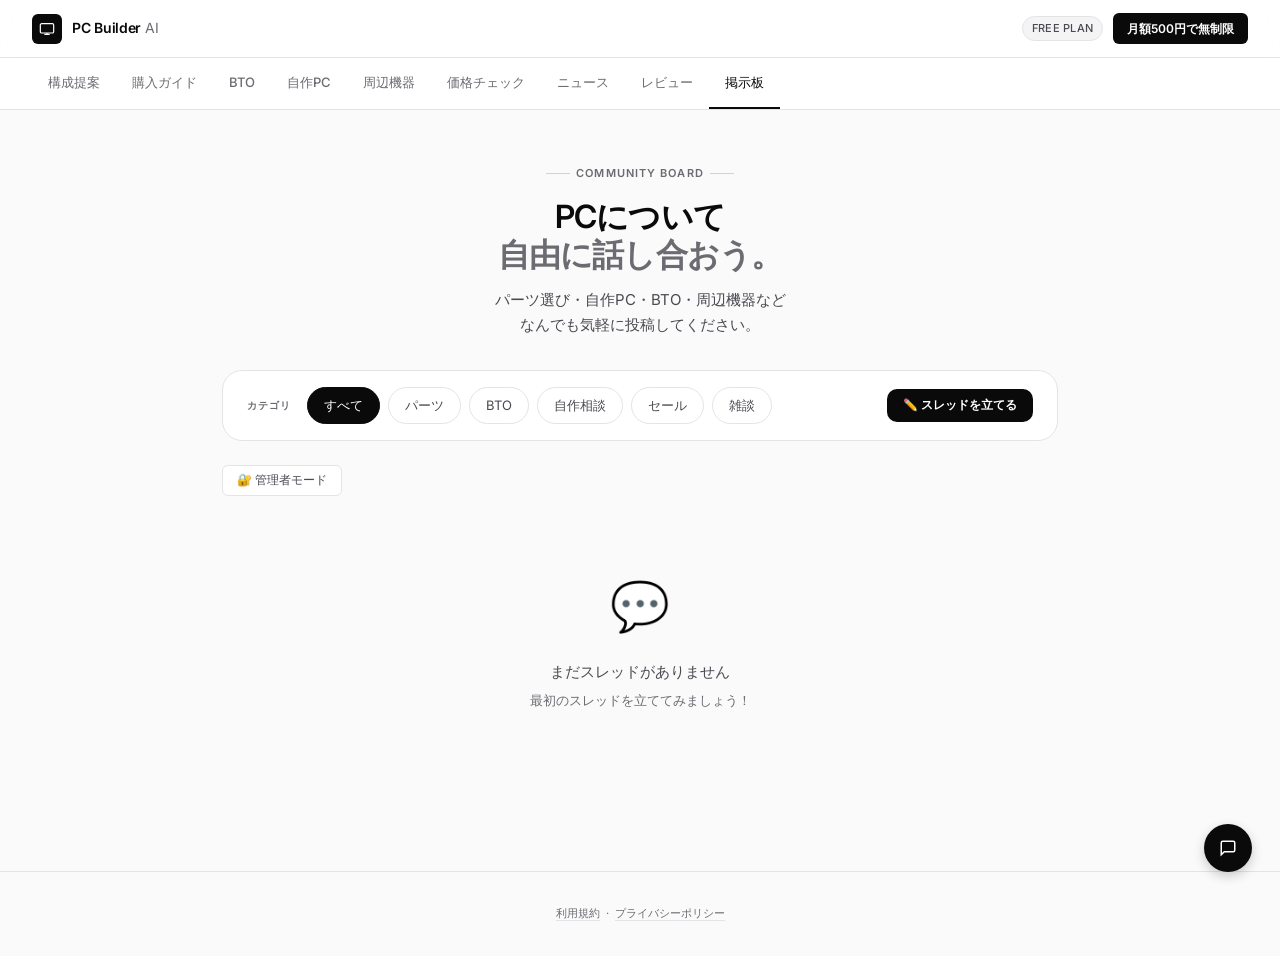
==== commit ff156ba5: "Add files via upload" ====
--- a/board.html
+++ b/board.html
@@ -4,160 +4,99 @@
   <meta charset="UTF-8">
   <meta name="viewport" content="width=device-width, initial-scale=1.0">
   <title>掲示板 — PC Builder AI</title>
-  <meta name="description" content="PCパーツ・自作PC・BTOについて自由に話し合える掲示板。">
   <link rel="preconnect" href="https://fonts.googleapis.com">
   <link href="https://fonts.googleapis.com/css2?family=Inter:wght@300;400;500;600&display=swap" rel="stylesheet">
   <link rel="stylesheet" href="style.css">
+  <script async src="https://www.googletagmanager.com/gtag/js?id=G-GL3F4HVTTF"></script>
+  <script>window.dataLayer=window.dataLayer||[];function gtag(){dataLayer.push(arguments);}gtag('js',new Date());gtag('config','G-GL3F4HVTTF');</script>
   <style>
-    
-    
-    
-
-    
-    
-    
-    
-    
-    
-    
-    
-    
-
-    
-    
-    
-    
-
     .hero { max-width: 900px; margin: 0 auto; padding: 3rem 2rem 2rem; text-align: center; }
     .hero-eyebrow { display: inline-flex; align-items: center; gap: 6px; font-size: 11px; font-weight: 600; letter-spacing: 0.1em; text-transform: uppercase; color: var(--gray-400); margin-bottom: 1rem; }
     .hero-eyebrow::before, .hero-eyebrow::after { content: ''; width: 24px; height: 1px; background: var(--gray-300); }
     .hero h1 { font-size: 32px; font-weight: 600; letter-spacing: -0.03em; line-height: 1.2; margin-bottom: 0.75rem; }
     .hero h1 em { font-style: normal; color: var(--gray-400); }
     .hero p { font-size: 15px; color: var(--gray-500); line-height: 1.7; }
-
-    /* フィルター・投稿ボタン */
     .toolbar { max-width: 900px; margin: 0 auto; padding: 0 2rem 1.5rem; }
     .toolbar-inner { background: var(--white); border: 1px solid var(--gray-200); border-radius: var(--r-xl); padding: 1rem 1.5rem; display: flex; align-items: center; justify-content: space-between; gap: 1rem; flex-wrap: wrap; }
     .toolbar-left { display: flex; align-items: center; gap: 1rem; flex-wrap: wrap; }
     .filter-label { font-size: 10px; font-weight: 700; letter-spacing: 0.1em; text-transform: uppercase; color: var(--gray-400); white-space: nowrap; }
-    
-    
-    
-    
     .post-btn { flex-shrink: 0; font-size: 12px; font-weight: 600; padding: 8px 16px; border-radius: var(--r-md); background: var(--black); color: var(--white); border: none; cursor: pointer; font-family: inherit; white-space: nowrap; }
-
-    /* スレッド一覧 */
+    .admin-bar { max-width: 900px; margin: 0 auto; padding: 0 2rem 0.5rem; }
+    .admin-toggle { font-size: 12px; padding: 6px 14px; border-radius: var(--r-sm); border: 1px solid var(--gray-200); background: var(--white); cursor: pointer; color: var(--gray-500); font-family: inherit; }
+    .admin-toggle.active { background: var(--black); color: var(--white); border-color: var(--black); }
     .board-wrap { max-width: 900px; margin: 0 auto; padding: 0 2rem 4rem; }
     .thread-list { display: flex; flex-direction: column; gap: 8px; }
-
     .thread-card { background: var(--white); border: 1px solid var(--gray-200); border-radius: var(--r-xl); padding: 1.25rem 1.5rem; cursor: pointer; transition: border-color 0.15s, transform 0.1s; }
     .thread-card:hover { border-color: var(--gray-300); transform: translateY(-1px); }
-    .thread-card.pinned { border-color: var(--black); }
     .thread-header { display: flex; align-items: flex-start; justify-content: space-between; gap: 1rem; margin-bottom: 8px; }
     .thread-badges { display: flex; gap: 6px; align-items: center; flex-wrap: wrap; }
     .badge { font-size: 10px; font-weight: 700; letter-spacing: 0.06em; text-transform: uppercase; padding: 3px 8px; border-radius: 20px; }
-    .badge-pinned { background: var(--black); color: var(--white); }
     .badge-cat-parts { background: var(--black); color: var(--white); }
     .badge-cat-bto { background: var(--gray-100); color: var(--gray-700); }
     .badge-cat-build { background: #dbeafe; color: #1e40af; }
     .badge-cat-general { background: #f3e8ff; color: #6b21a8; }
     .badge-cat-sale { background: #dcfce7; color: #166534; }
-    .badge-new { background: #fee2e2; color: #991b1b; }
     .thread-stats { display: flex; gap: 12px; flex-shrink: 0; }
-    .stat { font-size: 11px; color: var(--gray-400); display: flex; align-items: center; gap: 3px; }
-    .thread-title { font-size: 15px; font-weight: 600; color: var(--black); line-height: 1.4; margin-bottom: 6px; letter-spacing: -0.01em; }
+    .stat { font-size: 11px; color: var(--gray-400); }
+    .thread-title { font-size: 15px; font-weight: 600; color: var(--black); line-height: 1.4; margin-bottom: 6px; }
     .thread-preview { font-size: 12px; color: var(--gray-500); line-height: 1.6; margin-bottom: 10px; display: -webkit-box; -webkit-line-clamp: 2; -webkit-box-orient: vertical; overflow: hidden; }
-    .thread-meta { display: flex; align-items: center; gap: 10px; flex-wrap: wrap; }
+    .thread-meta { display: flex; align-items: center; gap: 10px; flex-wrap: wrap; justify-content: space-between; }
+    .thread-meta-left { display: flex; gap: 10px; flex-wrap: wrap; }
     .thread-author { font-size: 11px; color: var(--gray-400); }
     .thread-date { font-size: 11px; color: var(--gray-400); }
     .thread-last { font-size: 11px; color: var(--gray-500); background: var(--gray-100); padding: 2px 8px; border-radius: 20px; }
-
-    /* スレッド詳細 */
-    .thread-detail { display: none; }
+    .admin-thread-btns { display: flex; gap: 6px; }
+    .admin-del-btn { font-size: 11px; padding: 3px 8px; border-radius: var(--r-sm); border: 1px solid #fecdd3; background: #fff1f2; cursor: pointer; color: #dc2626; font-family: inherit; }
+    .detail-view { display: none; }
     .detail-header { max-width: 900px; margin: 0 auto; padding: 1.5rem 2rem 0; }
     .back-btn { display: inline-flex; align-items: center; gap: 6px; font-size: 13px; color: var(--gray-400); cursor: pointer; background: none; border: none; font-family: inherit; padding: 0; margin-bottom: 1rem; }
     .back-btn:hover { color: var(--black); }
     .detail-title-wrap { background: var(--white); border: 1px solid var(--gray-200); border-radius: var(--r-xl); padding: 1.5rem; margin-bottom: 1rem; }
     .detail-title { font-size: 20px; font-weight: 600; letter-spacing: -0.02em; margin-bottom: 10px; }
     .detail-meta { display: flex; gap: 10px; align-items: center; flex-wrap: wrap; }
-
     .comments-wrap { max-width: 900px; margin: 0 auto; padding: 0 2rem; }
     .comment { background: var(--white); border: 1px solid var(--gray-200); border-radius: var(--r-lg); padding: 1.25rem; margin-bottom: 8px; }
     .comment.op { border-color: var(--black); }
-    .comment-header { display: flex; justify-content: space-between; align-items: center; margin-bottom: 8px; }
+    .comment-header { display: flex; justify-content: space-between; align-items: center; margin-bottom: 8px; flex-wrap: wrap; gap: 6px; }
     .comment-author { font-size: 13px; font-weight: 600; color: var(--black); }
     .comment-op-badge { font-size: 10px; font-weight: 700; background: var(--black); color: var(--white); padding: 2px 6px; border-radius: 4px; margin-left: 6px; }
     .comment-date { font-size: 11px; color: var(--gray-400); }
     .comment-body { font-size: 13px; color: var(--gray-500); line-height: 1.8; margin-bottom: 10px; }
-    .comment-actions { display: flex; gap: 8px; }
-    .like-btn { font-size: 11px; padding: 4px 10px; border-radius: var(--r-sm); border: 1px solid var(--gray-200); background: var(--white); cursor: pointer; color: var(--gray-500); font-family: inherit; transition: all 0.15s; }
+    .comment-actions { display: flex; gap: 8px; align-items: center; }
+    .like-btn { font-size: 11px; padding: 4px 10px; border-radius: var(--r-sm); border: 1px solid var(--gray-200); background: var(--white); cursor: pointer; color: var(--gray-500); font-family: inherit; }
     .like-btn:hover { border-color: var(--black); color: var(--black); }
-    .reply-btn { font-size: 11px; padding: 4px 10px; border-radius: var(--r-sm); border: none; background: none; cursor: pointer; color: var(--gray-400); font-family: inherit; }
-    .reply-btn:hover { color: var(--black); }
-
-    /* 返信フォーム */
     .reply-form { max-width: 900px; margin: 1rem auto 4rem; padding: 0 2rem; }
     .reply-form-inner { background: var(--white); border: 1px solid var(--gray-200); border-radius: var(--r-xl); padding: 1.25rem; }
     .reply-form-title { font-size: 13px; font-weight: 600; color: var(--black); margin-bottom: 10px; }
-    .premium-notice { background: var(--gray-50); border: 1px solid var(--gray-200); border-radius: var(--r-md); padding: 12px 14px; font-size: 12px; color: var(--gray-500); line-height: 1.6; text-align: center; margin-bottom: 10px; }
-    .premium-notice strong { color: var(--black); display: block; margin-bottom: 4px; font-size: 13px; }
-    .reply-name { width: 100%; padding: 9px 12px; border: 1px solid var(--gray-200); border-radius: var(--r-md); font-size: 13px; color: var(--black); background: var(--gray-50); font-family: inherit; outline: none; margin-bottom: 8px; transition: border-color 0.15s; }
+    .reply-name { width: 100%; padding: 9px 12px; border: 1px solid var(--gray-200); border-radius: var(--r-md); font-size: 13px; color: var(--black); background: var(--gray-50); font-family: inherit; outline: none; margin-bottom: 8px; }
     .reply-name:focus { border-color: var(--black); background: var(--white); }
-    .reply-textarea { width: 100%; min-height: 80px; padding: 9px 12px; border: 1px solid var(--gray-200); border-radius: var(--r-md); font-size: 13px; color: var(--black); background: var(--gray-50); font-family: inherit; outline: none; resize: vertical; line-height: 1.6; transition: border-color 0.15s; }
+    .reply-textarea { width: 100%; min-height: 80px; padding: 9px 12px; border: 1px solid var(--gray-200); border-radius: var(--r-md); font-size: 13px; color: var(--black); background: var(--gray-50); font-family: inherit; outline: none; resize: vertical; line-height: 1.6; }
     .reply-textarea:focus { border-color: var(--black); background: var(--white); }
     .reply-submit { margin-top: 8px; padding: 9px 20px; border-radius: var(--r-md); background: var(--black); color: var(--white); border: none; font-size: 13px; font-weight: 600; cursor: pointer; font-family: inherit; }
-
-    /* 新規スレッドモーダル */
     .modal-overlay { position: fixed; inset: 0; background: rgba(0,0,0,0.4); z-index: 300; display: flex; align-items: center; justify-content: center; padding: 1.5rem; }
     .modal { background: var(--white); border-radius: var(--r-xl); width: 100%; max-width: 500px; }
     .modal-header { padding: 1.25rem 1.5rem; border-bottom: 1px solid var(--gray-200); display: flex; align-items: center; justify-content: space-between; }
     .modal-title { font-size: 15px; font-weight: 600; }
-    .modal-close { background: none; border: none; font-size: 18px; cursor: pointer; color: var(--gray-400); width: 28px; height: 28px; border-radius: 50%; display: flex; align-items: center; justify-content: center; }
+    .modal-close { background: none; border: none; font-size: 18px; cursor: pointer; color: var(--gray-400); }
     .modal-body { padding: 1.5rem; display: flex; flex-direction: column; gap: 10px; }
     .form-label { font-size: 12px; font-weight: 600; color: var(--gray-500); margin-bottom: 5px; display: block; }
-    .form-input, .form-select, .form-textarea { width: 100%; padding: 9px 12px; border: 1px solid var(--gray-200); border-radius: var(--r-md); font-size: 13px; color: var(--black); background: var(--gray-50); font-family: inherit; outline: none; transition: border-color 0.15s; }
+    .form-input, .form-select, .form-textarea { width: 100%; padding: 9px 12px; border: 1px solid var(--gray-200); border-radius: var(--r-md); font-size: 13px; color: var(--black); background: var(--gray-50); font-family: inherit; outline: none; }
     .form-input:focus, .form-select:focus, .form-textarea:focus { border-color: var(--black); background: var(--white); }
     .form-textarea { min-height: 100px; resize: vertical; line-height: 1.6; }
-    .modal-
+    .modal-footer { padding: 1rem 1.5rem; border-top: 1px solid var(--gray-200); display: flex; gap: 8px; justify-content: flex-end; }
     .cancel-btn { padding: 9px 18px; border-radius: var(--r-md); border: 1px solid var(--gray-200); background: var(--white); color: var(--gray-500); font-size: 13px; cursor: pointer; font-family: inherit; }
     .submit-btn { padding: 9px 24px; border-radius: var(--r-md); background: var(--black); color: var(--white); border: none; font-size: 13px; font-weight: 600; cursor: pointer; font-family: inherit; }
-
-    @media (max-width: 520px) {
-      header { padding: 0 1.25rem; }
-      .hero, .toolbar, .board-wrap, .detail-header, .comments-wrap, .reply-form { padding-left: 1.25rem; padding-right: 1.25rem; }
-      .hero h1 { font-size: 24px; }
-      nav { padding: 0 1rem; }
-    }
-
-    
-    
-
-    /* チャットボット共通 */
-    .chat-fab { position: fixed; bottom: 28px; right: 28px; width: 48px; height: 48px; border-radius: 50%; background: var(--black); color: var(--white); border: none; cursor: pointer; display: flex; align-items: center; justify-content: center; z-index: 300; transition: transform 0.15s, background 0.15s; box-shadow: 0 4px 12px rgba(0,0,0,0.2); }
-    .chat-fab:hover { transform: scale(1.08); background: var(--gray-700); }
-    .chat-window { position: fixed; bottom: 88px; right: 28px; width: 340px; max-height: 460px; background: var(--white); border: 1px solid var(--gray-200); border-radius: var(--r-xl); display: flex; flex-direction: column; z-index: 300; overflow: hidden; }
-    .chat-header { padding: 14px 18px; background: var(--black); color: var(--white); font-size: 13px; font-weight: 600; display: flex; justify-content: space-between; align-items: center; }
-    .chat-close { background: rgba(255,255,255,0.15); border: none; color: var(--white); font-size: 14px; cursor: pointer; width: 24px; height: 24px; border-radius: 50%; display: flex; align-items: center; justify-content: center; transition: background 0.15s; }
-    .chat-close:hover { background: rgba(255,255,255,0.3); }
-    .chat-messages { flex: 1; overflow-y: auto; padding: 14px; display: flex; flex-direction: column; gap: 10px; }
-    .msg { max-width: 86%; padding: 9px 13px; border-radius: 14px; font-size: 12px; line-height: 1.65; }
-    .msg.bot { background: var(--gray-100); color: var(--black); align-self: flex-start; border-bottom-left-radius: 4px; }
-    .msg.user { background: var(--black); color: var(--white); align-self: flex-end; border-bottom-right-radius: 4px; }
-    .msg.thinking-msg { background: var(--gray-100); color: var(--gray-400); align-self: flex-start; font-style: italic; }
-    .chat-input-row { display: flex; gap: 8px; padding: 10px 12px; border-top: 1px solid var(--gray-200); background: var(--white); }
-    .chat-input { flex: 1; padding: 8px 13px; border: 1px solid var(--gray-200); border-radius: 20px; font-size: 12px; outline: none; font-family: inherit; background: var(--gray-50); color: var(--black); transition: border-color 0.15s; }
-    .chat-input:focus { border-color: var(--black); background: var(--white); }
-    .chat-send { padding: 8px 14px; background: var(--black); color: var(--white); border: none; border-radius: 20px; cursor: pointer; font-size: 12px; font-weight: 600; font-family: inherit; transition: background 0.15s; }
-    .chat-send:hover { background: var(--gray-700); }
+    .empty-state { text-align: center; padding: 4rem 2rem; color: var(--gray-400); }
+    .empty-state-icon { font-size: 48px; margin-bottom: 1rem; }
+    .empty-state-text { font-size: 15px; color: var(--gray-500); margin-bottom: 6px; }
+    .empty-state-sub { font-size: 13px; }
+    @media (max-width: 520px) { header { padding: 0 1.25rem; } nav { padding: 0 1rem; } .hero, .toolbar, .board-wrap, .detail-header, .comments-wrap, .reply-form, .admin-bar { padding-left: 1.25rem; padding-right: 1.25rem; } .hero h1 { font-size: 24px; } }
   </style>
 </head>
 <body>
-
 <header>
   <a class="logo" href="home.html">
-    <div class="logo-mark">
-      <svg viewBox="0 0 24 24"><rect x="2" y="4" width="20" height="14" rx="2"/><path d="M8 20h8M12 18v2"/></svg>
-    </div>
+    <div class="logo-mark"><svg viewBox="0 0 24 24"><rect x="2" y="4" width="20" height="14" rx="2"/><path d="M8 20h8M12 18v2"/></svg></div>
     <span class="logo-text">PC Builder <span>AI</span></span>
   </a>
   <div class="header-right">
@@ -165,7 +104,6 @@
     <a class="btn-upgrade" href="https://buy.stripe.com/7sY4gyaxT7gEacWfFicQU00" target="_blank" rel="noopener">月額500円で無制限</a>
   </div>
 </header>
-
 <nav>
   <a class="nav-item" href="index.html">構成提案</a>
   <a class="nav-item" href="guide.html">購入ガイド</a>
@@ -185,7 +123,6 @@
     <h1>PCについて<br><em>自由に話し合おう。</em></h1>
     <p>パーツ選び・自作PC・BTO・周辺機器など<br>なんでも気軽に投稿してください。</p>
   </div>
-
   <div class="toolbar">
     <div class="toolbar-inner">
       <div class="toolbar-left">
@@ -202,14 +139,16 @@
       <button class="post-btn" id="post-btn">✏️ スレッドを立てる</button>
     </div>
   </div>
-
+  <div class="admin-bar">
+    <button class="admin-toggle" id="admin-toggle">🔐 管理者モード</button>
+  </div>
   <div class="board-wrap">
     <div class="thread-list" id="thread-list"></div>
   </div>
 </div>
 
 <!-- スレッド詳細 -->
-<div id="detail-view" class="thread-detail">
+<div id="detail-view" class="detail-view">
   <div class="detail-header">
     <button class="back-btn" id="back-btn">← 掲示板に戻る</button>
     <div class="detail-title-wrap" id="detail-title-wrap"></div>
@@ -218,32 +157,10 @@
   <div class="reply-form">
     <div class="reply-form-inner">
       <div class="reply-form-title">返信する</div>
-      <div class="premium-notice">
-        <strong>🔒 月額プラン限定機能</strong>
-        返信の投稿は月額500円プランのユーザーのみご利用いただけます。
-      </div>
       <input type="text" class="reply-name" id="reply-name" placeholder="ニックネーム">
       <textarea class="reply-textarea" id="reply-body" placeholder="返信内容を入力..."></textarea>
       <button class="reply-submit" id="reply-submit">返信を投稿する</button>
     </div>
-  </div>
-</div>
-
-<!-- チャットボット -->
-<button class="chat-fab" id="chat-fab" title="PCについて質問する">
-  <svg width="18" height="18" viewBox="0 0 24 24" fill="none" stroke="currentColor" stroke-width="2"><path d="M21 15a2 2 0 01-2 2H7l-4 4V5a2 2 0 012-2h14a2 2 0 012 2z"/></svg>
-</button>
-<div class="chat-window" id="chat-window" style="display:none;">
-  <div class="chat-header">
-    <span>🖥️ PC相談 — AI Assistant</span>
-    <button class="chat-close" id="chat-close">✕</button>
-  </div>
-  <div class="chat-messages" id="chat-messages">
-    <div class="msg bot">こんにちは！PCパーツや自作PC、構成についてなんでも聞いてください。</div>
-  </div>
-  <div class="chat-input-row">
-    <input type="text" class="chat-input" id="chat-input" placeholder="質問を入力...">
-    <button class="chat-send" id="chat-send">送信</button>
   </div>
 </div>
 
@@ -259,32 +176,10 @@
       <button class="modal-close" id="modal-close">✕</button>
     </div>
     <div class="modal-body">
-      <div class="premium-notice">
-        <strong>🔒 月額プラン限定機能</strong>
-        スレッドの投稿は月額500円プランのユーザーのみご利用いただけます。
-      </div>
-      <div>
-        <label class="form-label">カテゴリ</label>
-        <select class="form-select" id="f-cat">
-          <option value="parts">パーツ</option>
-          <option value="bto">BTO</option>
-          <option value="build">自作相談</option>
-          <option value="sale">セール</option>
-          <option value="general">雑談</option>
-        </select>
-      </div>
-      <div>
-        <label class="form-label">ニックネーム</label>
-        <input type="text" class="form-input" id="f-name" placeholder="例: 自作初心者">
-      </div>
-      <div>
-        <label class="form-label">タイトル</label>
-        <input type="text" class="form-input" id="f-title" placeholder="例: 予算15万でゲーミングPC組みたい">
-      </div>
-      <div>
-        <label class="form-label">本文</label>
-        <textarea class="form-textarea" id="f-body" placeholder="詳しい内容を書いてください..."></textarea>
-      </div>
+      <div><label class="form-label">カテゴリ</label><select class="form-select" id="f-cat"><option value="parts">パーツ</option><option value="bto">BTO</option><option value="build">自作相談</option><option value="sale">セール</option><option value="general">雑談</option></select></div>
+      <div><label class="form-label">ニックネーム</label><input type="text" class="form-input" id="f-name" placeholder="例: 自作初心者"></div>
+      <div><label class="form-label">タイトル</label><input type="text" class="form-input" id="f-title" placeholder="例: 予算15万でゲーミングPC組みたい"></div>
+      <div><label class="form-label">本文</label><textarea class="form-textarea" id="f-body" placeholder="詳しい内容を書いてください..."></textarea></div>
     </div>
     <div class="modal-footer">
       <button class="cancel-btn" id="cancel-btn">キャンセル</button>
@@ -293,282 +188,185 @@
   </div>
 </div>
 
+<!-- 管理者パスワードモーダル -->
+<div class="modal-overlay" id="admin-modal" style="display:none;">
+  <div class="modal" style="max-width:360px;">
+    <div class="modal-header">
+      <span class="modal-title">🔐 管理者ログイン</span>
+      <button class="modal-close" onclick="document.getElementById('admin-modal').style.display='none'">✕</button>
+    </div>
+    <div class="modal-body">
+      <div><label class="form-label">管理者パスワード</label><input type="password" class="form-input" id="admin-pw" placeholder="パスワードを入力"></div>
+    </div>
+    <div class="modal-footer">
+      <button class="cancel-btn" onclick="document.getElementById('admin-modal').style.display='none'">キャンセル</button>
+      <button class="submit-btn" id="admin-login-btn">ログイン</button>
+    </div>
+  </div>
+</div>
+
+<!-- チャットボット -->
+<button class="chat-fab" id="chat-fab"><svg width="18" height="18" viewBox="0 0 24 24" fill="none" stroke="currentColor" stroke-width="2"><path d="M21 15a2 2 0 01-2 2H7l-4 4V5a2 2 0 012-2h14a2 2 0 012 2z"/></svg></button>
+<div class="chat-window" id="chat-window" style="display:none;">
+  <div class="chat-header"><span>PC相談 — AI Assistant</span><button class="chat-close" id="chat-close">✕</button></div>
+  <div class="chat-messages" id="chat-messages"><div class="msg bot">こんにちは！PCについてなんでも聞いてください。</div></div>
+  <div class="chat-input-row"><input type="text" class="chat-input" id="chat-input" placeholder="質問を入力..."><button class="chat-send" id="chat-send">送信</button></div>
+</div>
+
 <script>
-const CAT_LABEL = { parts: 'パーツ', bto: 'BTO', build: '自作相談', sale: 'セール', general: '雑談' };
-const CAT_CLASS = { parts: 'badge-cat-parts', bto: 'badge-cat-bto', build: 'badge-cat-build', sale: 'badge-cat-sale', general: 'badge-cat-general' };
-
+const ADMIN_PASSWORD = 'pcbuilder2026';
+const CAT_LABEL = { parts:'パーツ', bto:'BTO', build:'自作相談', sale:'セール', general:'雑談' };
+const CAT_CLASS = { parts:'badge-cat-parts', bto:'badge-cat-bto', build:'badge-cat-build', sale:'badge-cat-sale', general:'badge-cat-general' };
 let filterCat = 'all';
 let currentThread = null;
-let likeCounts = {};
-
-const THREADS = [
-  {
-    id: 1, cat: 'build', pinned: true,
-    title: '【初心者歓迎】自作PC相談スレ — 構成チェックお気軽に',
-    author: '管理人', date: '2026年6月1日', lastReply: '2分前', views: 1842, replies: 87,
-    body: '自作PCの構成相談はここで受け付けます！予算・用途・候補パーツを書いてくれれば、みんなでアドバイスします。初心者の方も遠慮なくどうぞ。',
-    comments: [
-      { id: 1, author: '管理人', date: '2026年6月1日 10:00', body: '自作PCの構成相談はここで受け付けます！予算・用途・候補パーツを書いてくれれば、みんなでアドバイスします。初心者の方も遠慮なくどうぞ。', isOP: true, likes: 34 },
-      { id: 2, author: 'じゅんぺい', date: '2026年6月10日 14:23', body: '予算15万で初めての自作PCを組もうと思っています。主な用途はApex LegendsとVALORANTです。RTX 5070 + Ryzen 7 9800X3Dの構成を考えていますが、予算オーバーになってしまいます。どうすればいいでしょうか？', isOP: false, likes: 12 },
-      { id: 3, author: 'ゲーマー太郎', date: '2026年6月10日 15:01', body: '15万だとRTX 5070は厳しいですね。RTX 4070 Super + Ryzen 5 9600Xの組み合わせが現実的だと思います。FPSゲームならこの構成でフルHD144fps余裕で出ますよ。', isOP: false, likes: 28 },
-      { id: 4, author: 'self_build_pc', date: '2026年6月10日 16:45', body: 'メモリはDDR5が現在高騰中なので、予算を抑えるならDDR4対応のIntelプラットフォームも選択肢に入ります。Core i5-14600K + RTX 4070ならギリギリ15万に収まるかも。', isOP: false, likes: 19 },
-    ]
-  },
-  {
-    id: 2, cat: 'parts', pinned: false,
-    title: 'RTX 5070購入者集まれ！実際の性能・温度・消費電力レポート',
-    author: 'ゲーマー太郎', date: '2026年6月18日', lastReply: '1時間前', views: 934, replies: 43,
-    body: 'RTX 5070を購入した方、実際の使用感を共有しましょう。ゲームのFPS・温度・消費電力など気になる情報をまとめていきたいと思います。',
-    comments: [
-      { id: 1, author: 'ゲーマー太郎', date: '2026年6月18日 09:00', body: 'RTX 5070を購入した方、実際の使用感を共有しましょう。私はMSI製を購入しました。Cyberpunk 2077 WQHDで平均138fps出ています。温度は負荷時72℃で非常に優秀です。', isOP: true, likes: 45 },
-      { id: 2, author: 'えりか＠PC沼', date: '2026年6月18日 11:30', body: 'ASUSのROG Strix版を購入しました。同じくCyberpunk WQHDで140fps前後。三連ファンなので温度は68℃と更に低め。ただし価格が13.5万と高かった…', isOP: false, likes: 31 },
-      { id: 3, author: 'fps_master99', date: '2026年6月19日 20:15', body: '消費電力はアイドル時15W、フル負荷時180W程度でした。RTX 4070 Ti Superより40W近く下がっていて驚きです。電源は650Wで余裕でした。', isOP: false, likes: 52 },
-    ]
-  },
-  {
-    id: 3, cat: 'sale', pinned: false,
-    title: '【セール情報】Amazon タイムセール・値下がり情報まとめ',
-    author: 'セール番長', date: '2026年6月20日', lastReply: '30分前', views: 2103, replies: 156,
-    body: 'PCパーツ・周辺機器のセール・値下がり情報を共有するスレです。Amazonのタイムセール・楽天スーパーセール・各ショップのキャンペーンなどどんどん書き込んでください。',
-    comments: [
-      { id: 1, author: 'セール番長', date: '2026年6月20日 08:00', body: 'PCパーツ・周辺機器のセール・値下がり情報を共有するスレです。どんどん書き込んでください！', isOP: true, likes: 67 },
-      { id: 2, author: 'お得情報収集家', date: '2026年6月20日 10:12', body: '【速報】AmazonでCorsair DDR5-6000 32GBが48,000円に値下がりしています。先週より7,000円安い！在庫少なめなので早めに。', isOP: false, likes: 89 },
-      { id: 3, author: 'じゅんぺい', date: '2026年6月20日 14:30', body: 'Samsung 2TB NVMe Gen4 SSDが18,800円になってます。最安値更新してるかも。', isOP: false, likes: 44 },
-    ]
-  },
-  {
-    id: 4, cat: 'bto', pinned: false,
-    title: 'GALLERIAとG-Tuneどっちがいい？BTOメーカー比較スレ',
-    author: 'BTO検討中', date: '2026年6月15日', lastReply: '3時間前', views: 677, replies: 29,
-    body: '初めてBTOパソコンを買おうと思っているのですが、GALLERIAとG-Tuneで迷っています。サポート・品質・コスパなどの観点で経験者の意見を聞かせてください。',
-    comments: [
-      { id: 1, author: 'BTO検討中', date: '2026年6月15日 19:00', body: '初めてBTOパソコンを買おうと思っているのですが、GALLERIAとG-Tuneで迷っています。予算は20万で、主にFPSゲームをプレイします。', isOP: true, likes: 15 },
-      { id: 2, author: 'self_build_pc', date: '2026年6月15日 20:30', body: 'どちらも品質は高いですが、G-Tuneはマウスコンピューターが製造していて国内生産なのでサポートが手厚い印象です。GALLERIAは価格が若干安くコスパ重視ならこちら。', isOP: false, likes: 33 },
-      { id: 3, author: 'ゲーマー太郎', date: '2026年6月16日 09:15', body: 'FPSメインならどちらもRyzen 9800X3D搭載モデルを選ぶのがおすすめです。CPUの差がFPSゲームには一番影響します。', isOP: false, likes: 27 },
-    ]
-  },
-  {
-    id: 5, cat: 'general', pinned: false,
-    title: 'みんなのデスク環境見せて！スペック・こだわり自慢スレ',
-    author: 'デスク沼住人', date: '2026年6月12日', lastReply: '5時間前', views: 1456, replies: 72,
-    body: 'みんなのデスク環境やPC構成を自慢しましょう！モニター・マウス・キーボード・チェアなど、こだわりポイントも教えてください。',
-    comments: [
-      { id: 1, author: 'デスク沼住人', date: '2026年6月12日 20:00', body: 'みんなのデスク環境やPC構成を自慢しましょう！私はLG OLEDモニター×2枚 + RTX 5080構成です。モニターアームはErgotronのLXを使っています。', isOP: true, likes: 58 },
-      { id: 2, author: 'えりか＠PC沼', date: '2026年6月13日 12:00', body: '私は白で統一した構成です。Lian LiのO11 Air Mini（白）+ NZXTの白ファン + ホワイトのRGBメモリで見た目重視。性能よりも見た目が大事だと思ってます笑', isOP: false, likes: 71 },
-    ]
-  },
-];
-
-let threads = [...THREADS];
+let isAdmin = false;
+let likeCounts = JSON.parse(localStorage.getItem('board_likes') || '{}');
+let threads = JSON.parse(localStorage.getItem('threads') || '[]');
 
 function renderThreads() {
   const list = document.getElementById('thread-list');
-  const filtered = filterCat === 'all' ? threads : threads.filter(t => t.cat === filterCat);
-  if (filtered.length === 0) {
-    list.innerHTML = '<div style="text-align:center;padding:4rem 2rem;color:var(--gray-400);font-size:14px;">スレッドがありません</div>';
+  const filtered = filterCat==='all' ? threads : threads.filter(t=>t.cat===filterCat);
+  if (filtered.length===0) {
+    list.innerHTML = `<div class="empty-state"><div class="empty-state-icon">💬</div><div class="empty-state-text">まだスレッドがありません</div><div class="empty-state-sub">最初のスレッドを立ててみましょう！</div></div>`;
     return;
   }
   list.innerHTML = filtered.map(t => `
-    <div class="thread-card ${t.pinned ? 'pinned' : ''}" onclick="openThread(${t.id})">
+    <div class="thread-card" onclick="openThread('${t.id}')">
       <div class="thread-header">
-        <div class="thread-badges">
-          ${t.pinned ? '<span class="badge badge-pinned">📌 固定</span>' : ''}
-          <span class="badge ${CAT_CLASS[t.cat]}">${CAT_LABEL[t.cat]}</span>
-          ${t.replies > 50 ? '<span class="badge badge-new">HOT</span>' : ''}
-        </div>
-        <div class="thread-stats">
-          <span class="stat">💬 ${t.replies}</span>
-          <span class="stat">👁 ${t.views}</span>
-        </div>
+        <div class="thread-badges"><span class="badge ${CAT_CLASS[t.cat]}">${CAT_LABEL[t.cat]}</span></div>
+        <div class="thread-stats"><span class="stat">💬 ${t.comments.length}</span><span class="stat">👁 ${t.views||0}</span></div>
       </div>
       <div class="thread-title">${t.title}</div>
       <div class="thread-preview">${t.body}</div>
       <div class="thread-meta">
-        <span class="thread-author">👤 ${t.author}</span>
-        <span class="thread-date">${t.date}</span>
-        <span class="thread-last">最終返信: ${t.lastReply}</span>
+        <div class="thread-meta-left">
+          <span class="thread-author">👤 ${t.author}</span>
+          <span class="thread-date">${t.date}</span>
+          <span class="thread-last">最終返信: ${t.lastReply}</span>
+        </div>
+        ${isAdmin ? `<div class="admin-thread-btns" onclick="event.stopPropagation()"><button class="admin-del-btn" onclick="deleteThread('${t.id}')">🗑️ 削除</button></div>` : ''}
       </div>
-    </div>
-  `).join('');
+    </div>`).join('');
 }
 
 function openThread(id) {
-  currentThread = threads.find(t => t.id === id);
+  currentThread = threads.find(t=>t.id===id);
   if (!currentThread) return;
-
+  currentThread.views = (currentThread.views||0) + 1;
+  saveThreads();
   document.getElementById('list-view').style.display = 'none';
   document.getElementById('detail-view').style.display = 'block';
-  window.scrollTo(0, 0);
-
+  window.scrollTo(0,0);
   document.getElementById('detail-title-wrap').innerHTML = `
-    <div class="thread-badges" style="margin-bottom:8px;">
-      <span class="badge ${CAT_CLASS[currentThread.cat]}">${CAT_LABEL[currentThread.cat]}</span>
-    </div>
+    <div class="thread-badges" style="margin-bottom:8px;"><span class="badge ${CAT_CLASS[currentThread.cat]}">${CAT_LABEL[currentThread.cat]}</span></div>
     <div class="detail-title">${currentThread.title}</div>
-    <div class="detail-meta">
-      <span class="thread-author">👤 ${currentThread.author}</span>
-      <span class="thread-date">${currentThread.date}</span>
-      <span class="stat">💬 ${currentThread.replies}件の返信</span>
-      <span class="stat">👁 ${currentThread.views}閲覧</span>
-    </div>`;
-
+    <div class="detail-meta"><span class="thread-author">👤 ${currentThread.author}</span><span class="thread-date">${currentThread.date}</span><span class="stat">💬 ${currentThread.comments.length}件の返信</span></div>`;
   renderComments();
 }
 
 function renderComments() {
-  document.getElementById('comments-wrap').innerHTML = currentThread.comments.map(c => `
-    <div class="comment ${c.isOP ? 'op' : ''}">
+  document.getElementById('comments-wrap').innerHTML = currentThread.comments.map(c => {
+    const key = currentThread.id + '-' + c.id;
+    const likes = likeCounts[key] !== undefined ? likeCounts[key] : (c.likes||0);
+    return `<div class="comment ${c.isOP?'op':''}">
       <div class="comment-header">
-        <div>
-          <span class="comment-author">${c.author}</span>
-          ${c.isOP ? '<span class="comment-op-badge">OP</span>' : ''}
+        <div><span class="comment-author">${c.author}</span>${c.isOP?'<span class="comment-op-badge">OP</span>':''}</div>
+        <div style="display:flex;align-items:center;gap:8px;">
+          <span class="comment-date">${c.date}</span>
+          ${isAdmin ? `<button class="admin-del-btn" onclick="deleteComment('${c.id}')">🗑️</button>` : ''}
         </div>
-        <span class="comment-date">${c.date}</span>
       </div>
       <div class="comment-body">${c.body}</div>
-      <div class="comment-actions">
-        <button class="like-btn" onclick="likeComment(${c.id})">
-          👍 ${likeCounts[currentThread.id + '-' + c.id] !== undefined ? likeCounts[currentThread.id + '-' + c.id] : c.likes}
-        </button>
-        <button class="reply-btn" onclick="document.getElementById('reply-body').focus()">返信</button>
-      </div>
-    </div>
-  `).join('');
-}
-
-function likeComment(commentId) {
-  const key = currentThread.id + '-' + commentId;
-  const c = currentThread.comments.find(c => c.id === commentId);
-  likeCounts[key] = (likeCounts[key] !== undefined ? likeCounts[key] : c.likes) + 1;
+      <div class="comment-actions"><button class="like-btn" onclick="likeComment('${c.id}')">👍 ${likes}</button></div>
+    </div>`;
+  }).join('');
+}
+
+function likeComment(cid) {
+  const key = currentThread.id + '-' + cid;
+  likeCounts[key] = (likeCounts[key]!==undefined ? likeCounts[key] : 0) + 1;
+  localStorage.setItem('board_likes', JSON.stringify(likeCounts));
   renderComments();
 }
 
+function deleteThread(id) {
+  if (!confirm('このスレッドを削除しますか？')) return;
+  threads = threads.filter(t=>t.id!==id);
+  saveThreads();
+  renderThreads();
+}
+
+function deleteComment(cid) {
+  if (!confirm('この返信を削除しますか？')) return;
+  currentThread.comments = currentThread.comments.filter(c=>c.id!==cid);
+  saveThreads();
+  renderComments();
+}
+
+function saveThreads() {
+  localStorage.setItem('threads', JSON.stringify(threads));
+}
+
 document.getElementById('back-btn').addEventListener('click', () => {
-  document.getElementById('detail-view').style.display = 'none';
-  document.getElementById('list-view').style.display = 'block';
-  window.scrollTo(0, 0);
+  document.getElementById('detail-view').style.display='none';
+  document.getElementById('list-view').style.display='block';
+  window.scrollTo(0,0);
 });
 
 document.getElementById('reply-submit').addEventListener('click', () => {
   const name = document.getElementById('reply-name').value.trim();
   const body = document.getElementById('reply-body').value.trim();
-  if (!name || !body) { alert('ニックネームと返信内容を入力してください。'); return; }
-  const newComment = {
-    id: Date.now(), author: name,
-    date: new Date().toLocaleString('ja-JP', {year:'numeric',month:'long',day:'numeric',hour:'2-digit',minute:'2-digit'}),
-    body, isOP: false, likes: 0
-  };
-  currentThread.comments.push(newComment);
-  currentThread.replies++;
+  if (!name||!body) { alert('ニックネームと返信内容を入力してください。'); return; }
+  currentThread.comments.push({ id: Date.now().toString(), author: name, date: new Date().toLocaleString('ja-JP',{year:'numeric',month:'long',day:'numeric',hour:'2-digit',minute:'2-digit'}), body, isOP: false, likes: 0 });
   currentThread.lastReply = 'たった今';
+  saveThreads();
   document.getElementById('reply-name').value = '';
   document.getElementById('reply-body').value = '';
   renderComments();
-  document.getElementById('comments-wrap').lastElementChild.scrollIntoView({ behavior: 'smooth' });
+  document.getElementById('comments-wrap').lastElementChild?.scrollIntoView({behavior:'smooth'});
 });
 
 document.querySelectorAll('.chip[data-val]').forEach(chip => {
   chip.addEventListener('click', function() {
     filterCat = this.dataset.val;
-    document.querySelectorAll('.chip[data-val]').forEach(c => c.classList.remove('active'));
+    document.querySelectorAll('.chip[data-val]').forEach(c=>c.classList.remove('active'));
     this.classList.add('active');
     renderThreads();
   });
 });
 
-document.getElementById('post-btn').addEventListener('click', () => {
-  document.getElementById('modal').style.display = 'flex';
-});
-document.getElementById('modal-close').addEventListener('click', () => {
-  document.getElementById('modal').style.display = 'none';
-});
-document.getElementById('cancel-btn').addEventListener('click', () => {
-  document.getElementById('modal').style.display = 'none';
-});
+document.getElementById('post-btn').addEventListener('click', () => { document.getElementById('modal').style.display='flex'; });
+document.getElementById('modal-close').addEventListener('click', () => { document.getElementById('modal').style.display='none'; });
+document.getElementById('cancel-btn').addEventListener('click', () => { document.getElementById('modal').style.display='none'; });
 
 document.getElementById('modal-submit').addEventListener('click', () => {
   const cat = document.getElementById('f-cat').value;
   const name = document.getElementById('f-name').value.trim();
   const title = document.getElementById('f-title').value.trim();
   const body = document.getElementById('f-body').value.trim();
-  if (!name || !title || !body) { alert('すべての項目を入力してください。'); return; }
-  const newThread = {
-    id: Date.now(), cat, pinned: false,
-    title, author: name,
-    date: new Date().toLocaleDateString('ja-JP', {year:'numeric',month:'long',day:'numeric'}),
-    lastReply: 'たった今', views: 1, replies: 0, body,
-    comments: [{ id: 1, author: name, date: new Date().toLocaleString('ja-JP'), body, isOP: true, likes: 0 }]
-  };
-  threads.unshift(newThread);
-  document.getElementById('modal').style.display = 'none';
-  document.getElementById('f-name').value = '';
-  document.getElementById('f-title').value = '';
-  document.getElementById('f-body').value = '';
-  filterCat = 'all';
-  document.querySelectorAll('.chip[data-val]').forEach(c => c.classList.toggle('active', c.dataset.val === 'all'));
+  if (!name||!title||!body) { alert('すべての項目を入力してください。'); return; }
+  const now = new Date();
+  threads.unshift({ id: Date.now().toString(), cat, title, author: name, date: now.toLocaleDateString('ja-JP',{year:'numeric',month:'long',day:'numeric'}), lastReply: 'たった今', views: 0, body, comments: [{ id: '1', author: name, date: now.toLocaleString('ja-JP',{year:'numeric',month:'long',day:'numeric',hour:'2-digit',minute:'2-digit'}), body, isOP: true, likes: 0 }] });
+  saveThreads();
+  document.getElementById('modal').style.display='none';
+  document.getElementById('f-name').value=''; document.getElementById('f-title').value=''; document.getElementById('f-body').value='';
   renderThreads();
 });
 
+// 管理者モード
+document.getElementById('admin-toggle').addEventListener('click', () => {
+  if (isAdmin) { isAdmin=false; document.getElementById('admin-toggle').classList.remove('active'); document.getElementById('admin-toggle').textContent='🔐 管理者モード'; renderThreads(); }
+  else { document.getElementById('admin-modal').style.display='flex'; }
+});
+document.getElementById('admin-login-btn').addEventListener('click', () => {
+  if (document.getElementById('admin-pw').value===ADMIN_PASSWORD) { isAdmin=true; document.getElementById('admin-modal').style.display='none'; document.getElementById('admin-toggle').classList.add('active'); document.getElementById('admin-toggle').textContent='✅ 管理者モード中'; document.getElementById('admin-pw').value=''; renderThreads(); }
+  else { alert('パスワードが違います。'); }
+});
+
+// チャット
+(function(){const fab=document.getElementById('chat-fab'),win=document.getElementById('chat-window'),msgs=document.getElementById('chat-messages'),input=document.getElementById('chat-input');let h=[];fab.addEventListener('click',()=>{const o=win.style.display!=='none';win.style.display=o?'none':'flex';win.style.flexDirection='column';if(!o)input.focus();});document.getElementById('chat-close').addEventListener('click',()=>{win.style.display='none';});function addMsg(t,r){const d=document.createElement('div');d.className='msg '+r;d.textContent=t;msgs.appendChild(d);msgs.scrollTop=msgs.scrollHeight;return d;}async function send(){const t=input.value.trim();if(!t)return;input.value='';addMsg(t,'user');h.push({role:'user',content:t});const th=addMsg('考え中...','thinking-msg');try{const res=await fetch('/api/chat',{method:'POST',headers:{'Content-Type':'application/json'},body:JSON.stringify({model:'gpt-4o',max_tokens:600,system:'あなたはPCパーツ・自作PCの専門家です。質問に日本語で簡潔に答えてください。',messages:h})});const data=await res.json();const reply=data.choices?.[0]?.message?.content||data.content?.map(b=>b.text||'').join('')||'エラーが発生しました。';h.push({role:'assistant',content:reply});th.remove();addMsg(reply,'bot');}catch(e){th.remove();addMsg('エラーが発生しました。','bot');}}document.getElementById('chat-send').addEventListener('click',send);input.addEventListener('keydown',e=>{if(e.key==='Enter')send();});})();
+
 renderThreads();
-
-// チャットボット
-(function() {
-  const fab = document.getElementById('chat-fab');
-  const win = document.getElementById('chat-window');
-  const msgs = document.getElementById('chat-messages');
-  const input = document.getElementById('chat-input');
-  let history = [];
-
-  fab.addEventListener('click', () => {
-    const open = win.style.display !== 'none';
-    win.style.display = open ? 'none' : 'flex';
-    win.style.flexDirection = 'column';
-    if (!open) input.focus();
-  });
-  document.getElementById('chat-close').addEventListener('click', () => { win.style.display = 'none'; });
-
-  function addMsg(text, role) {
-    const d = document.createElement('div');
-    d.className = 'msg ' + role;
-    d.textContent = text;
-    msgs.appendChild(d);
-    msgs.scrollTop = msgs.scrollHeight;
-    return d;
-  }
-
-  async function send() {
-    const text = input.value.trim();
-    if (!text) return;
-    input.value = '';
-    addMsg(text, 'user');
-    history.push({ role: 'user', content: text });
-    const thinking = addMsg('考え中...', 'thinking-msg');
-    try {
-      const res = await fetch('/api/chat', {
-        method: 'POST',
-        headers: { 'Content-Type': 'application/json' },
-        body: JSON.stringify({
-          system: 'あなたは2026年6月現在の日本市場に精通したPCパーツ・自作PCの専門家です。質問に日本語で簡潔に3〜5文で答えてください。RTX 50シリーズ・Ryzen 9000シリーズ・DDR5高騰などの最新状況を踏まえて回答してください。',
-          messages: history,
-          max_tokens: 600
-        })
-      });
-      const data = await res.json();
-      const reply = data.choices?.[0]?.message?.content
-        || data.content?.map(b => b.text||'').join('')
-        || 'エラーが発生しました。';
-      history.push({ role: 'assistant', content: reply });
-      thinking.remove();
-      addMsg(reply, 'bot');
-    } catch(e) {
-      thinking.remove();
-      addMsg('エラーが発生しました。', 'bot');
-    }
-  }
-
-  document.getElementById('chat-send').addEventListener('click', send);
-  input.addEventListener('keydown', e => { if (e.key === 'Enter') send(); });
-})();
 </script>
 </body>
 </html>
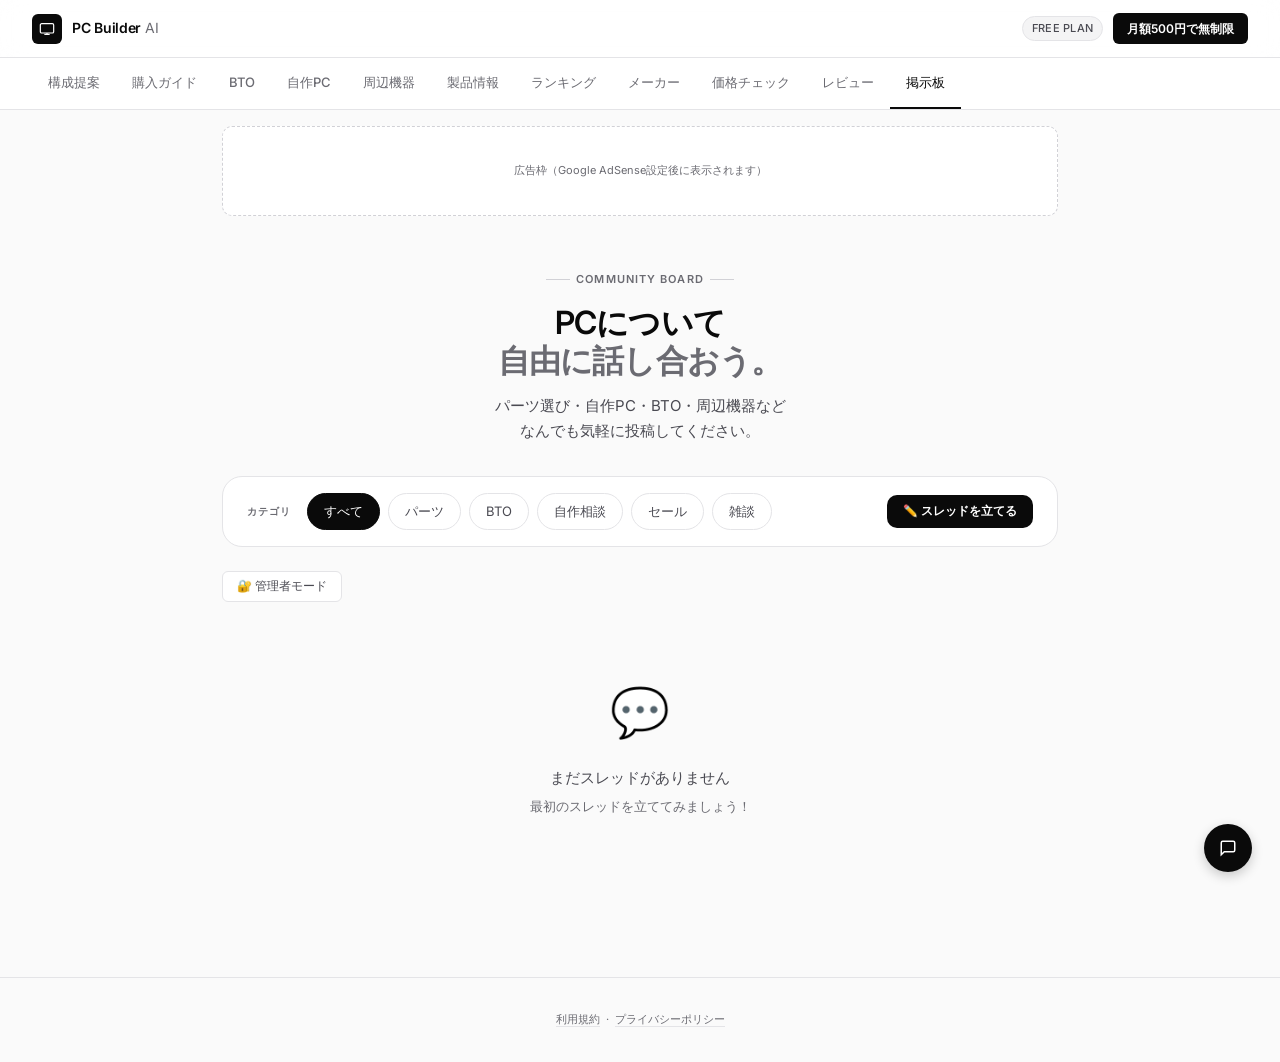
==== commit 2a30b6e8: "Add files via upload" ====
--- a/board.html
+++ b/board.html
@@ -92,6 +92,7 @@
     .empty-state-sub { font-size: 13px; }
     @media (max-width: 520px) { header { padding: 0 1.25rem; } nav { padding: 0 1rem; } .hero, .toolbar, .board-wrap, .detail-header, .comments-wrap, .reply-form, .admin-bar { padding-left: 1.25rem; padding-right: 1.25rem; } .hero h1 { font-size: 24px; } }
   </style>
+  <script async src="https://pagead2.googlesyndication.com/pagead/js/adsbygoogle.js?client=ca-pub-2996318130032504" crossorigin="anonymous"></script>
 </head>
 <body>
 <header>
@@ -110,11 +111,19 @@
   <a class="nav-item" href="bto.html">BTO</a>
   <a class="nav-item" href="build.html">自作PC</a>
   <a class="nav-item" href="peripherals.html">周辺機器</a>
+  <a class="nav-item" href="product.html">製品情報</a>
+  <a class="nav-item" href="ranking.html">ランキング</a>
+  <a class="nav-item" href="maker.html">メーカー</a>
   <a class="nav-item" href="price.html">価格チェック</a>
-  <a class="nav-item" href="news.html">ニュース</a>
   <a class="nav-item" href="reviews.html">レビュー</a>
   <a class="nav-item active" href="board.html">掲示板</a>
 </nav>
+<!-- 広告枠（Google AdSense審査通過後に有効化） -->
+<div style="max-width:900px;margin:1rem auto 0;padding:0 2rem;">
+  <!-- <ins class="adsbygoogle" style="display:block" data-ad-client="ca-pub-XXXXXXXXXXXXXXXX" data-ad-slot="XXXXXXXXXX" data-ad-format="auto" data-full-width-responsive="true"></ins>
+  <script>(adsbygoogle = window.adsbygoogle || []).push({});</script> -->
+  <div style="background:var(--white,#fff);border:1px dashed #d1d1d6;border-radius:10px;padding:12px;text-align:center;font-size:11px;color:#6b6b72;min-height:90px;display:flex;align-items:center;justify-content:center;">広告枠（Google AdSense設定後に表示されます）</div>
+</div>
 
 <!-- スレッド一覧 -->
 <div id="list-view">
